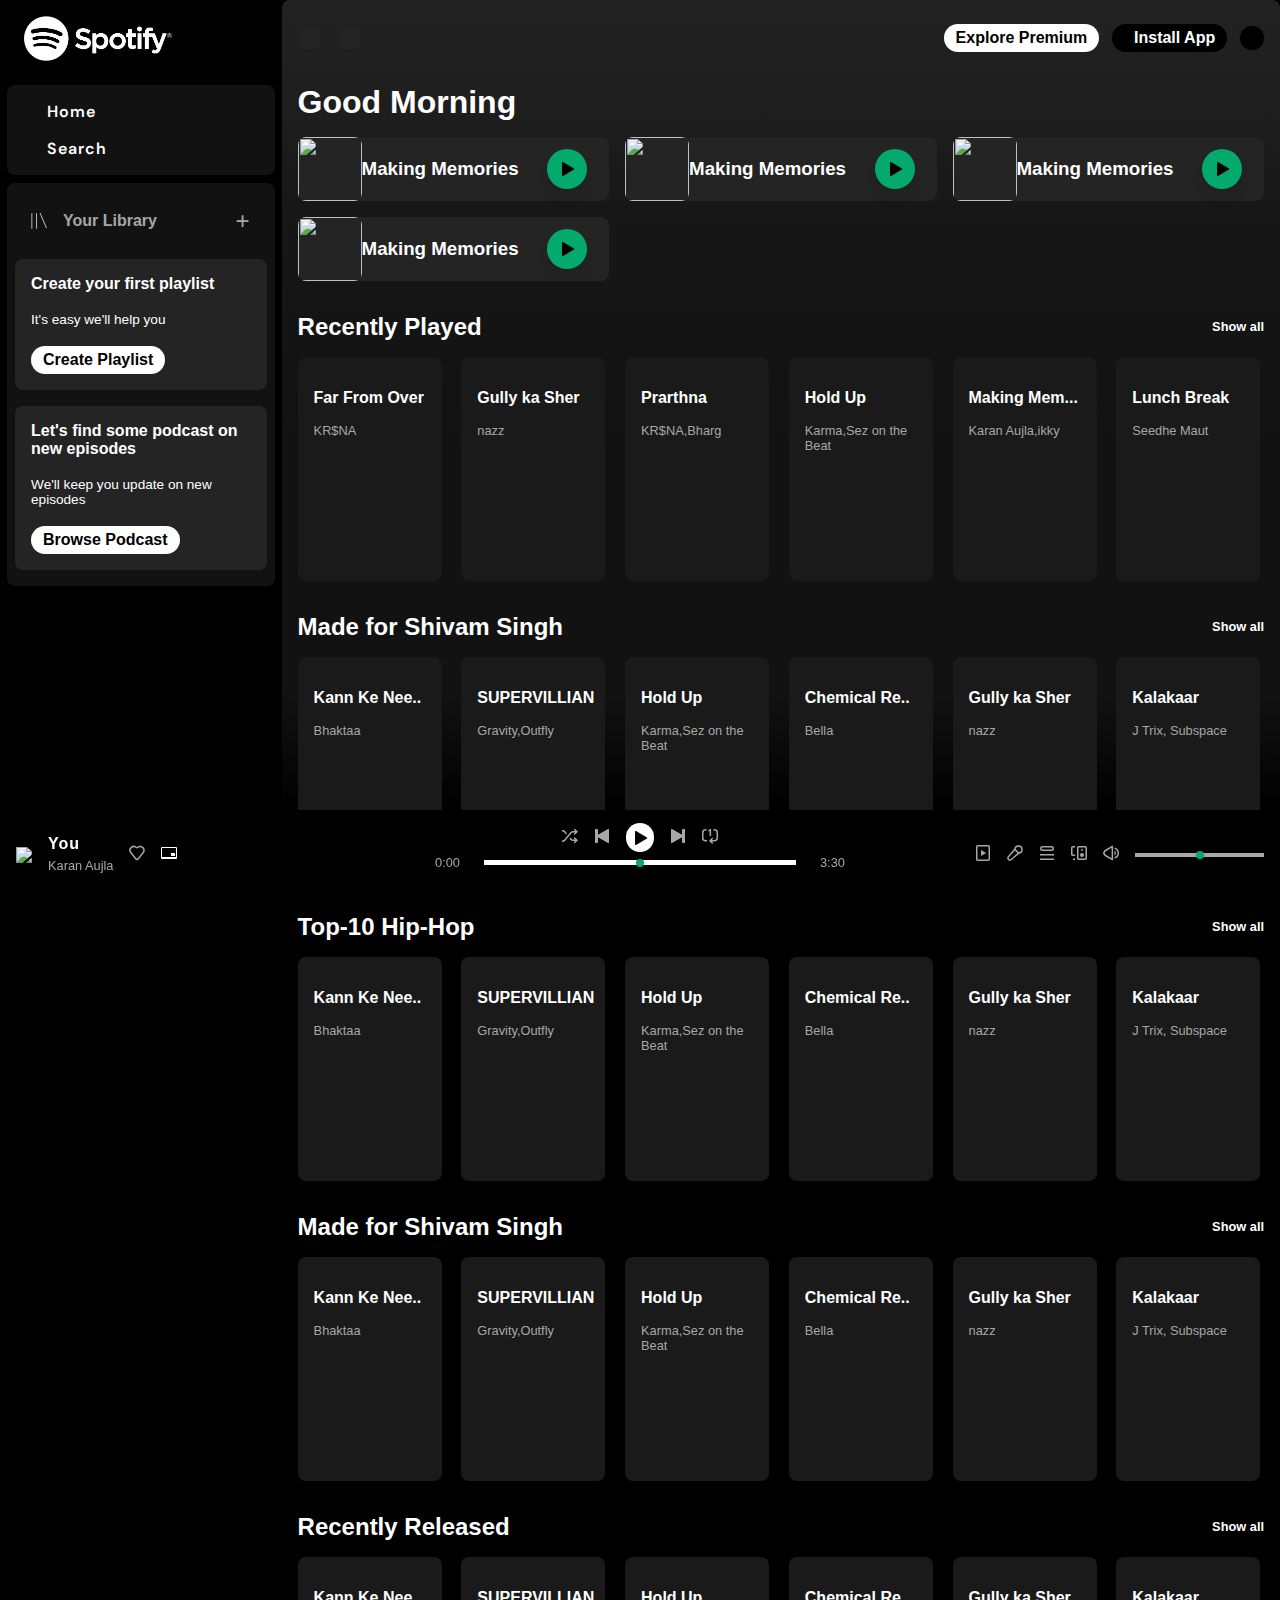
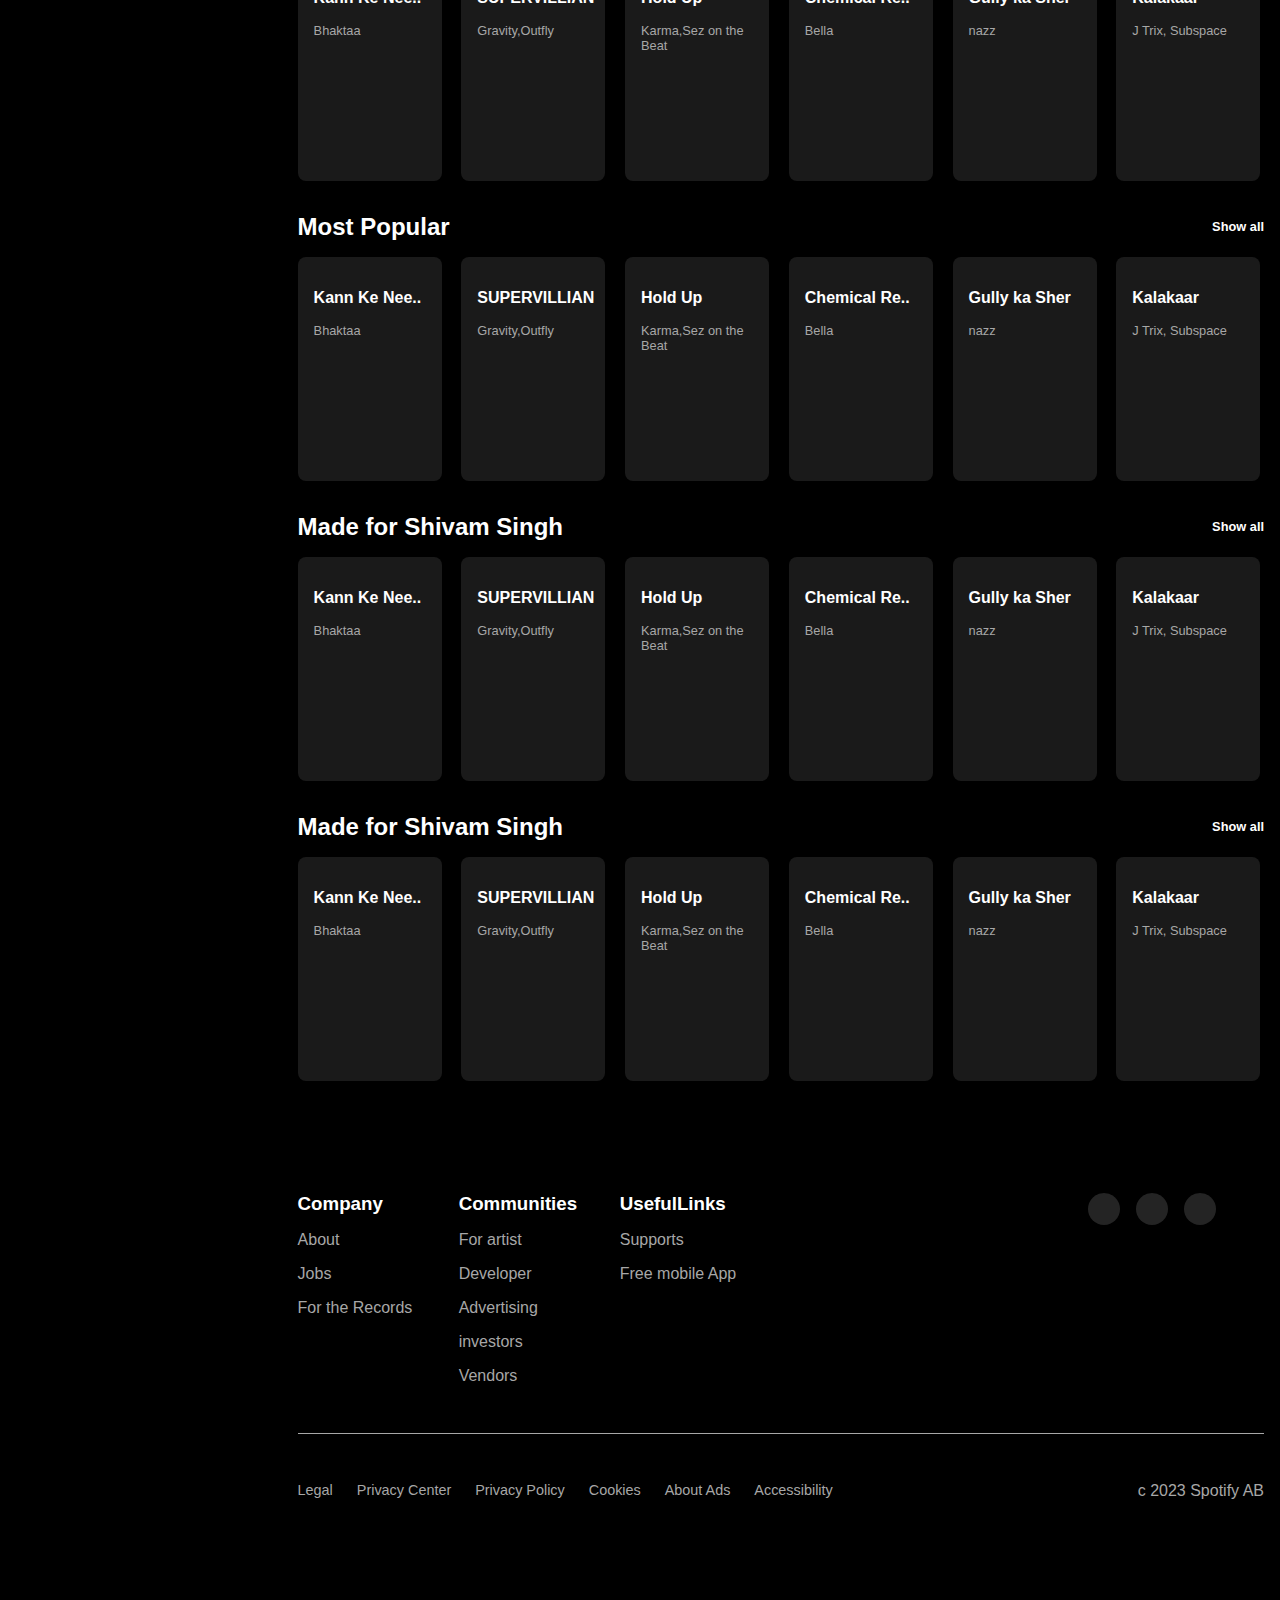
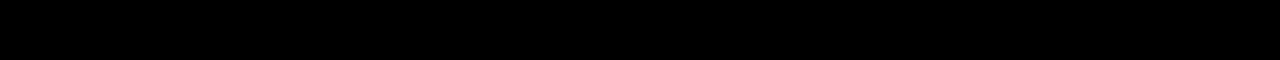
==== index.html @ 038436c6 "initial commit" ====
<!DOCTYPE html>
<html lang="en">
  <head>
    <meta charset="UTF-8" />
    <meta name="viewport" content="width=device-width, initial-scale=1.0" />
    <title>Spotify</title>
    <link rel="stylesheet" href="style.css" />
    <link rel="shortcut icon" href="Spotify_icon.svg.png" type="image/x-icon" />
    <script
      src="https://kit.fontawesome.com/13fd0d938f.js"
      crossorigin="anonymous"
    ></script>
  </head>
  <body>
    <section id="spotify">
      <div class="sidebar">
        <div class="logo-header">
          <img src="Image/spotify_logo.png" alt="logo" class="img logo" />
        </div>

        <div class="box">
          <ul class="links">
            <li class="link">
              <a href="playlist.html"> <i class="fa-solid fa-house"></i>home</a>
            </li>
            <li class="link">
              <a href=""><i class="fa-solid fa-magnifying-glass"></i> Search</a>
            </li>
          </ul>
        </div>

        <div class="box">
          <div class="box-header">
            <button class="heading-btn">
              <span><img src="Image/library.svg" alt="" /></span>Your Library
            </button>
            <button class="plus-btn">+</button>
          </div>
          <div class="box-content">
            <h4>Create your first playlist</h4>
            <p>It's easy we'll help you</p>
            <button class="btn content-btn">Create playlist</button>
          </div>
          <div class="box-content">
            <h4>Let's find some podcast on new episodes</h4>
            <p>We'll keep you update on new episodes</p>
            <button class="btn content-btn">browse podcast</button>
          </div>
        </div>
      </div>
      <!-- side bar end -->

      <!-- hero section start -->
      <div class="hero">
        <div class="navbar">
          <div class="angle-icon">
            <button class="circle-btn btn">
              <i class="fa-solid fa-angle-left"></i>
            </button>
            <button class="circle-btn btn">
              <i class="fa-solid fa-angle-right"></i>
            </button>
          </div>
          <div class="user-container">
            <a href="" class="content-btn explore">Explore premium</a>
            <a href="" class="content-btn install"
              ><i class="fa-solid fa-arrow-down" style="color: #ffffff"></i
              >Install App</a
            >
            <button class="circle-btn user-btn">
              <i class="fa-regular fa-user"></i>
            </button>
          </div>
        </div>

        <div class="container">
          <div class="first-card-header">
            <h2>Good Morning</h2>
          </div>
            <div class="first-card-container">
              <div class="first-card">
                <img src="https://i.scdn.co/image/ab67616d0000b273bb25239324c4e16ae01fda36" alt="" class="first-card-img" />
                <h3>Making Memories</h3>
                <button class="first-card-btn">
                  <svg
                    fill="black"
                    role="img"
                    height="16"
                    width="16"
                    aria-hidden="true"
                    viewBox="0 0 16 16"
                    data-encore-id="icon"
                    class="Svg-sc-ytk21e-0 haNxPq"
                  >
                    <path
                      d="M3 1.713a.7.7 0 0 1 1.05-.607l10.89 6.288a.7.7 0 0 1 0 1.212L4.05 14.894A.7.7 0 0 1 3 14.288V1.713z"
                    ></path>
                  </svg>
                </button>
              </div>
              <div class="first-card">
                <img src="https://i.scdn.co/image/ab67616d0000b273bb25239324c4e16ae01fda36" alt="" class="first-card-img" />
                <h3>Making Memories</h3>
                <button class="first-card-btn">
                  <svg
                    fill="black"
                    role="img"
                    height="16"
                    width="16"
                    aria-hidden="true"
                    viewBox="0 0 16 16"
                    data-encore-id="icon"
                    class="Svg-sc-ytk21e-0 haNxPq"
                  >
                    <path
                      d="M3 1.713a.7.7 0 0 1 1.05-.607l10.89 6.288a.7.7 0 0 1 0 1.212L4.05 14.894A.7.7 0 0 1 3 14.288V1.713z"
                    ></path>
                  </svg>
                </button>
              </div>
              <div class="first-card">
                <img src="https://i.scdn.co/image/ab67616d0000b273bb25239324c4e16ae01fda36" alt="" class="first-card-img" />
                <h3>Making Memories</h3>
                <button class="first-card-btn">
                  <svg
                    fill="black"
                    role="img"
                    height="16"
                    width="16"
                    aria-hidden="true"
                    viewBox="0 0 16 16"
                    data-encore-id="icon"
                    class="Svg-sc-ytk21e-0 haNxPq"
                  >
                    <path
                      d="M3 1.713a.7.7 0 0 1 1.05-.607l10.89 6.288a.7.7 0 0 1 0 1.212L4.05 14.894A.7.7 0 0 1 3 14.288V1.713z"
                    ></path>
                  </svg>
                </button>
              </div>
              <div class="first-card">
                <img src="https://i.scdn.co/image/ab67616d0000b273bb25239324c4e16ae01fda36" alt="" class="first-card-img" />
                <h3>Making Memories</h3>
                <button class="first-card-btn">
                  <svg
                    fill="black"
                    role="img"
                    height="16"
                    width="16"
                    aria-hidden="true"
                    viewBox="0 0 16 16"
                    data-encore-id="icon"
                    class="Svg-sc-ytk21e-0 haNxPq"
                  >
                    <path
                      d="M3 1.713a.7.7 0 0 1 1.05-.607l10.89 6.288a.7.7 0 0 1 0 1.212L4.05 14.894A.7.7 0 0 1 3 14.288V1.713z"
                    ></path>
                  </svg>
                </button>
              </div>
            </div>
        </div>

        <div class="container">
          <div class="card-header">
            <a href=""><h2>Recently Played</h2></a>
            <a href="" class="show-all">Show all</a>
          </div>
          <div class="card-container">
            <div class="card">
              <button class="play-hover-btn">
                <svg
                  fill="black"
                  role="img"
                  height="16"
                  width="16"
                  aria-hidden="true"
                  viewBox="0 0 16 16"
                  data-encore-id="icon"
                  class="Svg-sc-ytk21e-0 haNxPq"
                >
                  <path
                    d="M3 1.713a.7.7 0 0 1 1.05-.607l10.89 6.288a.7.7 0 0 1 0 1.212L4.05 14.894A.7.7 0 0 1 3 14.288V1.713z"
                  ></path>
                </svg>
              </button>
              <img
                src="https://i.scdn.co/image/ab67616d00001e02f0416c66a4b8f3309b6e2059"
                alt=""
                class="card-image"
              />
              <h3 class="card-title">Far From Over</h3>
              <p class="artist">KR$NA</p>
            </div>
            <div class="card">
              <button class="play-hover-btn">
                <svg
                  fill="black"
                  role="img"
                  height="16"
                  width="16"
                  aria-hidden="true"
                  viewBox="0 0 16 16"
                  data-encore-id="icon"
                  class="Svg-sc-ytk21e-0 haNxPq"
                >
                  <path
                    d="M3 1.713a.7.7 0 0 1 1.05-.607l10.89 6.288a.7.7 0 0 1 0 1.212L4.05 14.894A.7.7 0 0 1 3 14.288V1.713z"
                  ></path>
                </svg>
              </button>
              <img
                src="https://i.scdn.co/image/ab67616d00001e02fdae924ab30a9300c26ac56d"
                alt=""
                class="card-image"
              />
              <h2 class="card-title">Gully ka Sher</h2>
              <p class="artist">nazz</p>
            </div>
            <div class="card">
              <button class="play-hover-btn">
                <svg
                  fill="black"
                  role="img"
                  height="16"
                  width="16"
                  aria-hidden="true"
                  viewBox="0 0 16 16"
                  data-encore-id="icon"
                  class="Svg-sc-ytk21e-0 haNxPq"
                >
                  <path
                    d="M3 1.713a.7.7 0 0 1 1.05-.607l10.89 6.288a.7.7 0 0 1 0 1.212L4.05 14.894A.7.7 0 0 1 3 14.288V1.713z"
                  ></path>
                </svg>
              </button>
              <img
                src="https://i.scdn.co/image/ab67616d00001e02f0416c66a4b8f3309b6e2059"
                alt=""
                class="card-image"
              />
              <h3 class="card-title">Prarthna</h3>
              <p class="artist">KR$NA,Bharg</p>
            </div>
            <div class="card">
              <img
                src="https://i.scdn.co/image/ab67616d00001e024e6b056dbf4d0d8e2792f66f"
                alt=""
                class="card-image"
              />
              <h2 class="card-title">Hold Up</h2>
              <p class="artist">Karma,Sez on the Beat</p>
            </div>
            <div class="card">
              <button class="play-hover-btn">
                <svg
                  fill="black"
                  role="img"
                  height="16"
                  width="16"
                  aria-hidden="true"
                  viewBox="0 0 16 16"
                  data-encore-id="icon"
                  class="Svg-sc-ytk21e-0 haNxPq"
                >
                  <path
                    d="M3 1.713a.7.7 0 0 1 1.05-.607l10.89 6.288a.7.7 0 0 1 0 1.212L4.05 14.894A.7.7 0 0 1 3 14.288V1.713z"
                  ></path>
                </svg>
              </button>
              <img
                src="https://i.scdn.co/image/ab67616d00001e02bb25239324c4e16ae01fda36"
                alt=""
                class="card-image"
              />
              <h3 class="card-title">Making Mem...</h3>
              <p class="artist">Karan Aujla,ikky</p>
            </div>
            <div class="card">
              <img
                src="https://i.scdn.co/image/ab67616d00001e02b7b544e5241b69574edc814e"
                alt=""
                class="card-image"
              />
              <h3 class="card-title">Lunch Break</h3>
              <p class="artist">Seedhe Maut</p>
            </div>
          </div>
        </div>
        <div class="container">
          <div class="card-header">
            <a href=""><h2>Made for Shivam Singh</h2></a>
            <a href="" class="show-all">Show all</a>
          </div>
          <div class="card-container">
            <div class="card">
              <button class="play-hover-btn">
                <svg
                  fill="black"
                  role="img"
                  height="16"
                  width="16"
                  aria-hidden="true"
                  viewBox="0 0 16 16"
                  data-encore-id="icon"
                  class="Svg-sc-ytk21e-0 haNxPq"
                >
                  <path
                    d="M3 1.713a.7.7 0 0 1 1.05-.607l10.89 6.288a.7.7 0 0 1 0 1.212L4.05 14.894A.7.7 0 0 1 3 14.288V1.713z"
                  ></path>
                </svg>
              </button>
              <img
                src="https://i.scdn.co/image/ab67616d00001e02defc63c8c0517c687bd9982b"
                alt=""
                class="card-image"
              />
              <h2 class="card-title">Kann Ke Nee..</h2>
              <p class="artist">Bhaktaa</p>
            </div>
            <div class="card">
              <button class="play-hover-btn">
                <svg
                  fill="black"
                  role="img"
                  height="16"
                  width="16"
                  aria-hidden="true"
                  viewBox="0 0 16 16"
                  data-encore-id="icon"
                  class="Svg-sc-ytk21e-0 haNxPq"
                >
                  <path
                    d="M3 1.713a.7.7 0 0 1 1.05-.607l10.89 6.288a.7.7 0 0 1 0 1.212L4.05 14.894A.7.7 0 0 1 3 14.288V1.713z"
                  ></path>
                </svg>
              </button>
              <img
                src="	https://i.scdn.co/image/ab67616d00001e02ee878d700bcacfa6a74cf241"
                alt=""
                class="card-image"
              />
              <h2 class="card-title">SUPERVILLIAN</h2>
              <p class="artist">Gravity,Outfly</p>
            </div>
            <div class="card">
              <button class="play-hover-btn">
                <svg
                  fill="black"
                  role="img"
                  height="16"
                  width="16"
                  aria-hidden="true"
                  viewBox="0 0 16 16"
                  data-encore-id="icon"
                  class="Svg-sc-ytk21e-0 haNxPq"
                >
                  <path
                    d="M3 1.713a.7.7 0 0 1 1.05-.607l10.89 6.288a.7.7 0 0 1 0 1.212L4.05 14.894A.7.7 0 0 1 3 14.288V1.713z"
                  ></path>
                </svg>
              </button>
              <img
                src="https://i.scdn.co/image/ab67616d00001e024e6b056dbf4d0d8e2792f66f"
                alt=""
                class="card-image"
              />
              <h2 class="card-title">Hold Up</h2>
              <p class="artist">Karma,Sez on the Beat</p>
            </div>
            <div class="card">
              <button class="play-hover-btn">
                <svg
                  fill="black"
                  role="img"
                  height="16"
                  width="16"
                  aria-hidden="true"
                  viewBox="0 0 16 16"
                  data-encore-id="icon"
                  class="Svg-sc-ytk21e-0 haNxPq"
                >
                  <path
                    d="M3 1.713a.7.7 0 0 1 1.05-.607l10.89 6.288a.7.7 0 0 1 0 1.212L4.05 14.894A.7.7 0 0 1 3 14.288V1.713z"
                  ></path>
                </svg>
              </button>
              <img
                src="https://i.scdn.co/image/ab67616d00001e02bfea145dbba34d40ab4caa60"
                alt=""
                class="card-image"
              />
              <h2 class="card-title">Chemical Re..</h2>
              <p class="artist">Bella</p>
            </div>
            <div class="card">
              <button class="play-hover-btn">
                <svg
                  fill="black"
                  role="img"
                  height="16"
                  width="16"
                  aria-hidden="true"
                  viewBox="0 0 16 16"
                  data-encore-id="icon"
                  class="Svg-sc-ytk21e-0 haNxPq"
                >
                  <path
                    d="M3 1.713a.7.7 0 0 1 1.05-.607l10.89 6.288a.7.7 0 0 1 0 1.212L4.05 14.894A.7.7 0 0 1 3 14.288V1.713z"
                  ></path>
                </svg>
              </button>
              <img
                src="https://i.scdn.co/image/ab67616d00001e02fdae924ab30a9300c26ac56d"
                alt=""
                class="card-image"
              />
              <h2 class="card-title">Gully ka Sher</h2>
              <p class="artist">nazz</p>
            </div>

            <div class="card">
              <button class="play-hover-btn">
                <svg
                  fill="black"
                  role="img"
                  height="16"
                  width="16"
                  aria-hidden="true"
                  viewBox="0 0 16 16"
                  data-encore-id="icon"
                  class="Svg-sc-ytk21e-0 haNxPq"
                >
                  <path
                    d="M3 1.713a.7.7 0 0 1 1.05-.607l10.89 6.288a.7.7 0 0 1 0 1.212L4.05 14.894A.7.7 0 0 1 3 14.288V1.713z"
                  ></path>
                </svg>
              </button>
              <img
                src="https://i.scdn.co/image/ab67616d00001e02ad8be5758faca40ff7eb7083"
                alt=""
                class="card-image"
              />
              <h2 class="card-title">Kalakaar</h2>
              <p class="artist">J Trix, Subspace</p>
            </div>
          </div>
        </div>
        <div class="container">
          <div class="card-header">
            <a href=""><h2>Top-10 Hip-Hop</h2></a>
            <a href="" class="show-all">Show all</a>
          </div>
          <div class="card-container">
            <div class="card">
              <button class="play-hover-btn">
                <svg
                  fill="black"
                  role="img"
                  height="16"
                  width="16"
                  aria-hidden="true"
                  viewBox="0 0 16 16"
                  data-encore-id="icon"
                  class="Svg-sc-ytk21e-0 haNxPq"
                >
                  <path
                    d="M3 1.713a.7.7 0 0 1 1.05-.607l10.89 6.288a.7.7 0 0 1 0 1.212L4.05 14.894A.7.7 0 0 1 3 14.288V1.713z"
                  ></path>
                </svg>
              </button>
              <img
                src="https://i.scdn.co/image/ab67616d00001e02defc63c8c0517c687bd9982b"
                alt=""
                class="card-image"
              />
              <h2 class="card-title">Kann Ke Nee..</h2>
              <p class="artist">Bhaktaa</p>
            </div>
            <div class="card">
              <button class="play-hover-btn">
                <svg
                  fill="black"
                  role="img"
                  height="16"
                  width="16"
                  aria-hidden="true"
                  viewBox="0 0 16 16"
                  data-encore-id="icon"
                  class="Svg-sc-ytk21e-0 haNxPq"
                >
                  <path
                    d="M3 1.713a.7.7 0 0 1 1.05-.607l10.89 6.288a.7.7 0 0 1 0 1.212L4.05 14.894A.7.7 0 0 1 3 14.288V1.713z"
                  ></path>
                </svg>
              </button>
              <img
                src="	https://i.scdn.co/image/ab67616d00001e02ee878d700bcacfa6a74cf241"
                alt=""
                class="card-image"
              />
              <h2 class="card-title">SUPERVILLIAN</h2>
              <p class="artist">Gravity,Outfly</p>
            </div>
            <div class="card">
              <img
                src="https://i.scdn.co/image/ab67616d00001e024e6b056dbf4d0d8e2792f66f"
                alt=""
                class="card-image"
              />
              <h2 class="card-title">Hold Up</h2>
              <p class="artist">Karma,Sez on the Beat</p>
            </div>
            <div class="card">
              <button class="play-hover-btn">
                <svg
                  fill="black"
                  role="img"
                  height="16"
                  width="16"
                  aria-hidden="true"
                  viewBox="0 0 16 16"
                  data-encore-id="icon"
                  class="Svg-sc-ytk21e-0 haNxPq"
                >
                  <path
                    d="M3 1.713a.7.7 0 0 1 1.05-.607l10.89 6.288a.7.7 0 0 1 0 1.212L4.05 14.894A.7.7 0 0 1 3 14.288V1.713z"
                  ></path>
                </svg>
              </button>
              <img
                src="https://i.scdn.co/image/ab67616d00001e02bfea145dbba34d40ab4caa60"
                alt=""
                class="card-image"
              />
              <h2 class="card-title">Chemical Re..</h2>
              <p class="artist">Bella</p>
            </div>
            <div class="card">
              <button class="play-hover-btn">
                <svg
                  fill="black"
                  role="img"
                  height="16"
                  width="16"
                  aria-hidden="true"
                  viewBox="0 0 16 16"
                  data-encore-id="icon"
                  class="Svg-sc-ytk21e-0 haNxPq"
                >
                  <path
                    d="M3 1.713a.7.7 0 0 1 1.05-.607l10.89 6.288a.7.7 0 0 1 0 1.212L4.05 14.894A.7.7 0 0 1 3 14.288V1.713z"
                  ></path>
                </svg>
              </button>
              <img
                src="https://i.scdn.co/image/ab67616d00001e02fdae924ab30a9300c26ac56d"
                alt=""
                class="card-image"
              />
              <h2 class="card-title">Gully ka Sher</h2>
              <p class="artist">nazz</p>
            </div>

            <div class="card">
              <button class="play-hover-btn">
                <svg
                  fill="black"
                  role="img"
                  height="16"
                  width="16"
                  aria-hidden="true"
                  viewBox="0 0 16 16"
                  data-encore-id="icon"
                  class="Svg-sc-ytk21e-0 haNxPq"
                >
                  <path
                    d="M3 1.713a.7.7 0 0 1 1.05-.607l10.89 6.288a.7.7 0 0 1 0 1.212L4.05 14.894A.7.7 0 0 1 3 14.288V1.713z"
                  ></path>
                </svg>
              </button>
              <img
                src="https://i.scdn.co/image/ab67616d00001e02ad8be5758faca40ff7eb7083"
                alt=""
                class="card-image"
              />
              <h2 class="card-title">Kalakaar</h2>
              <p class="artist">J Trix, Subspace</p>
            </div>
          </div>
        </div>
        <div class="container">
          <div class="card-header">
            <a href=""><h2>Made for Shivam Singh</h2></a>
            <a href="" class="show-all">Show all</a>
          </div>
          <div class="card-container">
            <div class="card">
              <button class="play-hover-btn">
                <svg
                  fill="black"
                  role="img"
                  height="16"
                  width="16"
                  aria-hidden="true"
                  viewBox="0 0 16 16"
                  data-encore-id="icon"
                  class="Svg-sc-ytk21e-0 haNxPq"
                >
                  <path
                    d="M3 1.713a.7.7 0 0 1 1.05-.607l10.89 6.288a.7.7 0 0 1 0 1.212L4.05 14.894A.7.7 0 0 1 3 14.288V1.713z"
                  ></path>
                </svg>
              </button>
              <img
                src="https://i.scdn.co/image/ab67616d00001e02defc63c8c0517c687bd9982b"
                alt=""
                class="card-image"
              />
              <h2 class="card-title">Kann Ke Nee..</h2>
              <p class="artist">Bhaktaa</p>
            </div>
            <div class="card">
              <button class="play-hover-btn">
                <svg
                  fill="black"
                  role="img"
                  height="16"
                  width="16"
                  aria-hidden="true"
                  viewBox="0 0 16 16"
                  data-encore-id="icon"
                  class="Svg-sc-ytk21e-0 haNxPq"
                >
                  <path
                    d="M3 1.713a.7.7 0 0 1 1.05-.607l10.89 6.288a.7.7 0 0 1 0 1.212L4.05 14.894A.7.7 0 0 1 3 14.288V1.713z"
                  ></path>
                </svg>
              </button>
              <img
                src="	https://i.scdn.co/image/ab67616d00001e02ee878d700bcacfa6a74cf241"
                alt=""
                class="card-image"
              />
              <h2 class="card-title">SUPERVILLIAN</h2>
              <p class="artist">Gravity,Outfly</p>
            </div>
            <div class="card">
              <button class="play-hover-btn">
                <svg
                  fill="black"
                  role="img"
                  height="16"
                  width="16"
                  aria-hidden="true"
                  viewBox="0 0 16 16"
                  data-encore-id="icon"
                  class="Svg-sc-ytk21e-0 haNxPq"
                >
                  <path
                    d="M3 1.713a.7.7 0 0 1 1.05-.607l10.89 6.288a.7.7 0 0 1 0 1.212L4.05 14.894A.7.7 0 0 1 3 14.288V1.713z"
                  ></path>
                </svg>
              </button>
              <img
                src="https://i.scdn.co/image/ab67616d00001e024e6b056dbf4d0d8e2792f66f"
                alt=""
                class="card-image"
              />
              <h2 class="card-title">Hold Up</h2>
              <p class="artist">Karma,Sez on the Beat</p>
            </div>
            <div class="card">
              <button class="play-hover-btn">
                <svg
                  fill="black"
                  role="img"
                  height="16"
                  width="16"
                  aria-hidden="true"
                  viewBox="0 0 16 16"
                  data-encore-id="icon"
                  class="Svg-sc-ytk21e-0 haNxPq"
                >
                  <path
                    d="M3 1.713a.7.7 0 0 1 1.05-.607l10.89 6.288a.7.7 0 0 1 0 1.212L4.05 14.894A.7.7 0 0 1 3 14.288V1.713z"
                  ></path>
                </svg>
              </button>
              <img
                src="https://i.scdn.co/image/ab67616d00001e02bfea145dbba34d40ab4caa60"
                alt=""
                class="card-image"
              />
              <h2 class="card-title">Chemical Re..</h2>
              <p class="artist">Bella</p>
            </div>
            <div class="card">
              <button class="play-hover-btn">
                <svg
                  fill="black"
                  role="img"
                  height="16"
                  width="16"
                  aria-hidden="true"
                  viewBox="0 0 16 16"
                  data-encore-id="icon"
                  class="Svg-sc-ytk21e-0 haNxPq"
                >
                  <path
                    d="M3 1.713a.7.7 0 0 1 1.05-.607l10.89 6.288a.7.7 0 0 1 0 1.212L4.05 14.894A.7.7 0 0 1 3 14.288V1.713z"
                  ></path>
                </svg>
              </button>
              <img
                src="https://i.scdn.co/image/ab67616d00001e02fdae924ab30a9300c26ac56d"
                alt=""
                class="card-image"
              />
              <h2 class="card-title">Gully ka Sher</h2>
              <p class="artist">nazz</p>
            </div>

            <div class="card">
              <button class="play-hover-btn">
                <svg
                  fill="black"
                  role="img"
                  height="16"
                  width="16"
                  aria-hidden="true"
                  viewBox="0 0 16 16"
                  data-encore-id="icon"
                  class="Svg-sc-ytk21e-0 haNxPq"
                >
                  <path
                    d="M3 1.713a.7.7 0 0 1 1.05-.607l10.89 6.288a.7.7 0 0 1 0 1.212L4.05 14.894A.7.7 0 0 1 3 14.288V1.713z"
                  ></path>
                </svg>
              </button>
              <img
                src="https://i.scdn.co/image/ab67616d00001e02ad8be5758faca40ff7eb7083"
                alt=""
                class="card-image"
              />
              <h2 class="card-title">Kalakaar</h2>
              <p class="artist">J Trix, Subspace</p>
            </div>
          </div>
        </div>
        <div class="container">
          <div class="card-header">
            <a href=""><h2>Recently Released</h2></a>
            <a href="" class="show-all">Show all</a>
          </div>
          <div class="card-container">
            <div class="card">
              <button class="play-hover-btn">
                <svg
                  fill="black"
                  role="img"
                  height="16"
                  width="16"
                  aria-hidden="true"
                  viewBox="0 0 16 16"
                  data-encore-id="icon"
                  class="Svg-sc-ytk21e-0 haNxPq"
                >
                  <path
                    d="M3 1.713a.7.7 0 0 1 1.05-.607l10.89 6.288a.7.7 0 0 1 0 1.212L4.05 14.894A.7.7 0 0 1 3 14.288V1.713z"
                  ></path>
                </svg>
              </button>
              <img
                src="https://i.scdn.co/image/ab67616d00001e02defc63c8c0517c687bd9982b"
                alt=""
                class="card-image"
              />
              <h2 class="card-title">Kann Ke Nee..</h2>
              <p class="artist">Bhaktaa</p>
            </div>
            <div class="card">
              <button class="play-hover-btn">
                <svg
                  fill="black"
                  role="img"
                  height="16"
                  width="16"
                  aria-hidden="true"
                  viewBox="0 0 16 16"
                  data-encore-id="icon"
                  class="Svg-sc-ytk21e-0 haNxPq"
                >
                  <path
                    d="M3 1.713a.7.7 0 0 1 1.05-.607l10.89 6.288a.7.7 0 0 1 0 1.212L4.05 14.894A.7.7 0 0 1 3 14.288V1.713z"
                  ></path>
                </svg>
              </button>
              <img
                src="	https://i.scdn.co/image/ab67616d00001e02ee878d700bcacfa6a74cf241"
                alt=""
                class="card-image"
              />
              <h2 class="card-title">SUPERVILLIAN</h2>
              <p class="artist">Gravity,Outfly</p>
            </div>
            <div class="card">
              <button class="play-hover-btn">
                <svg
                  fill="black"
                  role="img"
                  height="16"
                  width="16"
                  aria-hidden="true"
                  viewBox="0 0 16 16"
                  data-encore-id="icon"
                  class="Svg-sc-ytk21e-0 haNxPq"
                >
                  <path
                    d="M3 1.713a.7.7 0 0 1 1.05-.607l10.89 6.288a.7.7 0 0 1 0 1.212L4.05 14.894A.7.7 0 0 1 3 14.288V1.713z"
                  ></path>
                </svg>
              </button>
              <img
                src="https://i.scdn.co/image/ab67616d00001e024e6b056dbf4d0d8e2792f66f"
                alt=""
                class="card-image"
              />
              <h2 class="card-title">Hold Up</h2>
              <p class="artist">Karma,Sez on the Beat</p>
            </div>
            <div class="card">
              <button class="play-hover-btn">
                <svg
                  fill="black"
                  role="img"
                  height="16"
                  width="16"
                  aria-hidden="true"
                  viewBox="0 0 16 16"
                  data-encore-id="icon"
                  class="Svg-sc-ytk21e-0 haNxPq"
                >
                  <path
                    d="M3 1.713a.7.7 0 0 1 1.05-.607l10.89 6.288a.7.7 0 0 1 0 1.212L4.05 14.894A.7.7 0 0 1 3 14.288V1.713z"
                  ></path>
                </svg>
              </button>
              <img
                src="https://i.scdn.co/image/ab67616d00001e02bfea145dbba34d40ab4caa60"
                alt=""
                class="card-image"
              />
              <h2 class="card-title">Chemical Re..</h2>
              <p class="artist">Bella</p>
            </div>
            <div class="card">
              <button class="play-hover-btn">
                <svg
                  fill="black"
                  role="img"
                  height="16"
                  width="16"
                  aria-hidden="true"
                  viewBox="0 0 16 16"
                  data-encore-id="icon"
                  class="Svg-sc-ytk21e-0 haNxPq"
                >
                  <path
                    d="M3 1.713a.7.7 0 0 1 1.05-.607l10.89 6.288a.7.7 0 0 1 0 1.212L4.05 14.894A.7.7 0 0 1 3 14.288V1.713z"
                  ></path>
                </svg>
              </button>
              <img
                src="https://i.scdn.co/image/ab67616d00001e02fdae924ab30a9300c26ac56d"
                alt=""
                class="card-image"
              />
              <h2 class="card-title">Gully ka Sher</h2>
              <p class="artist">nazz</p>
            </div>

            <div class="card">
              <button class="play-hover-btn">
                <svg
                  fill="black"
                  role="img"
                  height="16"
                  width="16"
                  aria-hidden="true"
                  viewBox="0 0 16 16"
                  data-encore-id="icon"
                  class="Svg-sc-ytk21e-0 haNxPq"
                >
                  <path
                    d="M3 1.713a.7.7 0 0 1 1.05-.607l10.89 6.288a.7.7 0 0 1 0 1.212L4.05 14.894A.7.7 0 0 1 3 14.288V1.713z"
                  ></path>
                </svg>
              </button>
              <img
                src="https://i.scdn.co/image/ab67616d00001e02ad8be5758faca40ff7eb7083"
                alt=""
                class="card-image"
              />
              <h2 class="card-title">Kalakaar</h2>
              <p class="artist">J Trix, Subspace</p>
            </div>
          </div>
        </div>
        <div class="container">
          <div class="card-header">
            <a href=""><h2>Most Popular</h2></a>
            <a href="" class="show-all">Show all</a>
          </div>
          <div class="card-container">
            <div class="card">
              <button class="play-hover-btn">
                <svg
                  fill="black"
                  role="img"
                  height="16"
                  width="16"
                  aria-hidden="true"
                  viewBox="0 0 16 16"
                  data-encore-id="icon"
                  class="Svg-sc-ytk21e-0 haNxPq"
                >
                  <path
                    d="M3 1.713a.7.7 0 0 1 1.05-.607l10.89 6.288a.7.7 0 0 1 0 1.212L4.05 14.894A.7.7 0 0 1 3 14.288V1.713z"
                  ></path>
                </svg>
              </button>
              <img
                src="https://i.scdn.co/image/ab67616d00001e02defc63c8c0517c687bd9982b"
                alt=""
                class="card-image"
              />
              <h2 class="card-title">Kann Ke Nee..</h2>
              <p class="artist">Bhaktaa</p>
            </div>
            <div class="card">
              <button class="play-hover-btn">
                <svg
                  fill="black"
                  role="img"
                  height="16"
                  width="16"
                  aria-hidden="true"
                  viewBox="0 0 16 16"
                  data-encore-id="icon"
                  class="Svg-sc-ytk21e-0 haNxPq"
                >
                  <path
                    d="M3 1.713a.7.7 0 0 1 1.05-.607l10.89 6.288a.7.7 0 0 1 0 1.212L4.05 14.894A.7.7 0 0 1 3 14.288V1.713z"
                  ></path>
                </svg>
              </button>
              <img
                src="	https://i.scdn.co/image/ab67616d00001e02ee878d700bcacfa6a74cf241"
                alt=""
                class="card-image"
              />
              <h2 class="card-title">SUPERVILLIAN</h2>
              <p class="artist">Gravity,Outfly</p>
            </div>
            <div class="card">
              <button class="play-hover-btn">
                <svg
                  fill="black"
                  role="img"
                  height="16"
                  width="16"
                  aria-hidden="true"
                  viewBox="0 0 16 16"
                  data-encore-id="icon"
                  class="Svg-sc-ytk21e-0 haNxPq"
                >
                  <path
                    d="M3 1.713a.7.7 0 0 1 1.05-.607l10.89 6.288a.7.7 0 0 1 0 1.212L4.05 14.894A.7.7 0 0 1 3 14.288V1.713z"
                  ></path>
                </svg>
              </button>
              <img
                src="https://i.scdn.co/image/ab67616d00001e024e6b056dbf4d0d8e2792f66f"
                alt=""
                class="card-image"
              />
              <h2 class="card-title">Hold Up</h2>
              <p class="artist">Karma,Sez on the Beat</p>
            </div>
            <div class="card">
              <button class="play-hover-btn">
                <svg
                  fill="black"
                  role="img"
                  height="16"
                  width="16"
                  aria-hidden="true"
                  viewBox="0 0 16 16"
                  data-encore-id="icon"
                  class="Svg-sc-ytk21e-0 haNxPq"
                >
                  <path
                    d="M3 1.713a.7.7 0 0 1 1.05-.607l10.89 6.288a.7.7 0 0 1 0 1.212L4.05 14.894A.7.7 0 0 1 3 14.288V1.713z"
                  ></path>
                </svg>
              </button>
              <img
                src="https://i.scdn.co/image/ab67616d00001e02bfea145dbba34d40ab4caa60"
                alt=""
                class="card-image"
              />
              <h2 class="card-title">Chemical Re..</h2>
              <p class="artist">Bella</p>
            </div>
            <div class="card">
              <button class="play-hover-btn">
                <svg
                  fill="black"
                  role="img"
                  height="16"
                  width="16"
                  aria-hidden="true"
                  viewBox="0 0 16 16"
                  data-encore-id="icon"
                  class="Svg-sc-ytk21e-0 haNxPq"
                >
                  <path
                    d="M3 1.713a.7.7 0 0 1 1.05-.607l10.89 6.288a.7.7 0 0 1 0 1.212L4.05 14.894A.7.7 0 0 1 3 14.288V1.713z"
                  ></path>
                </svg>
              </button>
              <img
                src="https://i.scdn.co/image/ab67616d00001e02fdae924ab30a9300c26ac56d"
                alt=""
                class="card-image"
              />
              <h2 class="card-title">Gully ka Sher</h2>
              <p class="artist">nazz</p>
            </div>

            <div class="card">
              <button class="play-hover-btn">
                <svg
                  fill="black"
                  role="img"
                  height="16"
                  width="16"
                  aria-hidden="true"
                  viewBox="0 0 16 16"
                  data-encore-id="icon"
                  class="Svg-sc-ytk21e-0 haNxPq"
                >
                  <path
                    d="M3 1.713a.7.7 0 0 1 1.05-.607l10.89 6.288a.7.7 0 0 1 0 1.212L4.05 14.894A.7.7 0 0 1 3 14.288V1.713z"
                  ></path>
                </svg>
              </button>
              <img
                src="https://i.scdn.co/image/ab67616d00001e02ad8be5758faca40ff7eb7083"
                alt=""
                class="card-image"
              />
              <h2 class="card-title">Kalakaar</h2>
              <p class="artist">J Trix, Subspace</p>
            </div>
          </div>
        </div>
        <div class="container">
          <div class="card-header">
            <a href=""><h2>Made for Shivam Singh</h2></a>
            <a href="" class="show-all">Show all</a>
          </div>
          <div class="card-container">
            <div class="card">
              <button class="play-hover-btn">
                <svg
                  fill="black"
                  role="img"
                  height="16"
                  width="16"
                  aria-hidden="true"
                  viewBox="0 0 16 16"
                  data-encore-id="icon"
                  class="Svg-sc-ytk21e-0 haNxPq"
                >
                  <path
                    d="M3 1.713a.7.7 0 0 1 1.05-.607l10.89 6.288a.7.7 0 0 1 0 1.212L4.05 14.894A.7.7 0 0 1 3 14.288V1.713z"
                  ></path>
                </svg>
              </button>
              <img
                src="https://i.scdn.co/image/ab67616d00001e02defc63c8c0517c687bd9982b"
                alt=""
                class="card-image"
              />
              <h2 class="card-title">Kann Ke Nee..</h2>
              <p class="artist">Bhaktaa</p>
            </div>
            <div class="card">
              <button class="play-hover-btn">
                <svg
                  fill="black"
                  role="img"
                  height="16"
                  width="16"
                  aria-hidden="true"
                  viewBox="0 0 16 16"
                  data-encore-id="icon"
                  class="Svg-sc-ytk21e-0 haNxPq"
                >
                  <path
                    d="M3 1.713a.7.7 0 0 1 1.05-.607l10.89 6.288a.7.7 0 0 1 0 1.212L4.05 14.894A.7.7 0 0 1 3 14.288V1.713z"
                  ></path>
                </svg>
              </button>
              <img
                src="	https://i.scdn.co/image/ab67616d00001e02ee878d700bcacfa6a74cf241"
                alt=""
                class="card-image"
              />
              <h2 class="card-title">SUPERVILLIAN</h2>
              <p class="artist">Gravity,Outfly</p>
            </div>
            <div class="card">
              <button class="play-hover-btn">
                <svg
                  fill="black"
                  role="img"
                  height="16"
                  width="16"
                  aria-hidden="true"
                  viewBox="0 0 16 16"
                  data-encore-id="icon"
                  class="Svg-sc-ytk21e-0 haNxPq"
                >
                  <path
                    d="M3 1.713a.7.7 0 0 1 1.05-.607l10.89 6.288a.7.7 0 0 1 0 1.212L4.05 14.894A.7.7 0 0 1 3 14.288V1.713z"
                  ></path>
                </svg>
              </button>
              <img
                src="https://i.scdn.co/image/ab67616d00001e024e6b056dbf4d0d8e2792f66f"
                alt=""
                class="card-image"
              />
              <h2 class="card-title">Hold Up</h2>
              <p class="artist">Karma,Sez on the Beat</p>
            </div>
            <div class="card">
              <button class="play-hover-btn">
                <svg
                  fill="black"
                  role="img"
                  height="16"
                  width="16"
                  aria-hidden="true"
                  viewBox="0 0 16 16"
                  data-encore-id="icon"
                  class="Svg-sc-ytk21e-0 haNxPq"
                >
                  <path
                    d="M3 1.713a.7.7 0 0 1 1.05-.607l10.89 6.288a.7.7 0 0 1 0 1.212L4.05 14.894A.7.7 0 0 1 3 14.288V1.713z"
                  ></path>
                </svg>
              </button>
              <img
                src="https://i.scdn.co/image/ab67616d00001e02bfea145dbba34d40ab4caa60"
                alt=""
                class="card-image"
              />
              <h2 class="card-title">Chemical Re..</h2>
              <p class="artist">Bella</p>
            </div>
            <div class="card">
              <button class="play-hover-btn">
                <svg
                  fill="black"
                  role="img"
                  height="16"
                  width="16"
                  aria-hidden="true"
                  viewBox="0 0 16 16"
                  data-encore-id="icon"
                  class="Svg-sc-ytk21e-0 haNxPq"
                >
                  <path
                    d="M3 1.713a.7.7 0 0 1 1.05-.607l10.89 6.288a.7.7 0 0 1 0 1.212L4.05 14.894A.7.7 0 0 1 3 14.288V1.713z"
                  ></path>
                </svg>
              </button>
              <img
                src="https://i.scdn.co/image/ab67616d00001e02fdae924ab30a9300c26ac56d"
                alt=""
                class="card-image"
              />
              <h2 class="card-title">Gully ka Sher</h2>
              <p class="artist">nazz</p>
            </div>

            <div class="card">
              <button class="play-hover-btn">
                <svg
                  fill="black"
                  role="img"
                  height="16"
                  width="16"
                  aria-hidden="true"
                  viewBox="0 0 16 16"
                  data-encore-id="icon"
                  class="Svg-sc-ytk21e-0 haNxPq"
                >
                  <path
                    d="M3 1.713a.7.7 0 0 1 1.05-.607l10.89 6.288a.7.7 0 0 1 0 1.212L4.05 14.894A.7.7 0 0 1 3 14.288V1.713z"
                  ></path>
                </svg>
              </button>
              <img
                src="https://i.scdn.co/image/ab67616d00001e02ad8be5758faca40ff7eb7083"
                alt=""
                class="card-image"
              />
              <h2 class="card-title">Kalakaar</h2>
              <p class="artist">J Trix, Subspace</p>
            </div>
          </div>
        </div>
        <div class="container">
          <div class="card-header">
            <a href=""><h2>Made for Shivam Singh</h2></a>
            <a href="" class="show-all">Show all</a>
          </div>
          <div class="card-container">
            <div class="card">
              <img
                src="https://i.scdn.co/image/ab67616d00001e02defc63c8c0517c687bd9982b"
                alt=""
                class="card-image"
              />
              <h2 class="card-title">Kann Ke Nee..</h2>
              <p class="artist">Bhaktaa</p>
            </div>
            <div class="card">
              <img
                src="	https://i.scdn.co/image/ab67616d00001e02ee878d700bcacfa6a74cf241"
                alt=""
                class="card-image"
              />
              <h2 class="card-title">SUPERVILLIAN</h2>
              <p class="artist">Gravity,Outfly</p>
            </div>
            <div class="card">
              <img
                src="https://i.scdn.co/image/ab67616d00001e024e6b056dbf4d0d8e2792f66f"
                alt=""
                class="card-image"
              />
              <h2 class="card-title">Hold Up</h2>
              <p class="artist">Karma,Sez on the Beat</p>
            </div>
            <div class="card">
              <img
                src="https://i.scdn.co/image/ab67616d00001e02bfea145dbba34d40ab4caa60"
                alt=""
                class="card-image"
              />
              <h2 class="card-title">Chemical Re..</h2>
              <p class="artist">Bella</p>
            </div>
            <div class="card">
              <img
                src="https://i.scdn.co/image/ab67616d00001e02fdae924ab30a9300c26ac56d"
                alt=""
                class="card-image"
              />
              <h2 class="card-title">Gully ka Sher</h2>
              <p class="artist">nazz</p>
            </div>

            <div class="card">
              <img
                src="https://i.scdn.co/image/ab67616d00001e02ad8be5758faca40ff7eb7083"
                alt=""
                class="card-image"
              />
              <h2 class="card-title">Kalakaar</h2>
              <p class="artist">J Trix, Subspace</p>
            </div>
          </div>
        </div>
        <footer id="footer">
          <div class="about-container">
            <div class="foot-container">
              <h3>Company</h3>
              <a href="">About</a>
              <a href="">Jobs</a>
              <a href="">For the Records</a>
            </div>
            <div class="foot-container">
              <h3>Communities</h3>
              <a href="">For artist</a>
              <a href="">Developer</a>
              <a href="">Advertising</a>
              <a href="">investors</a>
              <a href="">Vendors</a>
            </div>
            <div class="foot-container">
              <h3>UsefulLinks</h3>
              <a href="">Supports</a>
              <a href="">Free mobile App</a>
            </div>
          </div>

          <div class="link-container">
            <button class="circle-btn btn link-btn">
              <i class="fa-brands fa-instagram"></i>
            </button>
            <button class="circle-btn btn link-btn">
              <i class="fa-brands fa-facebook"></i>
            </button>
            <button class="circle-btn btn link-btn">
              <i class="fa-brands fa-x-twitter"></i>
            </button>
          </div>
        </footer>
        <hr />
        <div class="cookies">
          <div class="footer-link">
            <a href="">Legal</a>
            <a href="">privacy Center</a>
            <a href="">privacy Policy</a>
            <a href="">Cookies</a>
            <a href="">About Ads</a>
            <a href="">Accessibility</a>
          </div>

          <div class="copyright">c 2023 Spotify AB</div>
        </div>
      </div>
    </section>

    <div class="player">
      <div class="song-detail">
        <div class="current-playing-image">
          <img
            src="https://i.scdn.co/image/ab67616d00004851bb25239324c4e16ae01fda36"
          />
          <button class="circle-btn album-btn">
            <i class="fa-solid fa-angle-right"></i>
          </button>
        </div>
        <div class="cur-song">
          <h4>you</h4>
          <p>Karan Aujla</p>
        </div>

        <div class="cur-song-icon">
          <span>
            <svg
              role="img"
              height="16"
              width="16"
              aria-hidden="true"
              viewBox="0 0 16 16"
              data-encore-id="icon"
              class="Svg-sc-ytk21e-0 haNxPq"
              fill="white"
            >
              <path
                d="M1.69 2A4.582 4.582 0 0 1 8 2.023 4.583 4.583 0 0 1 11.88.817h.002a4.618 4.618 0 0 1 3.782 3.65v.003a4.543 4.543 0 0 1-1.011 3.84L9.35 14.629a1.765 1.765 0 0 1-2.093.464 1.762 1.762 0 0 1-.605-.463L1.348 8.309A4.582 4.582 0 0 1 1.689 2zm3.158.252A3.082 3.082 0 0 0 2.49 7.337l.005.005L7.8 13.664a.264.264 0 0 0 .311.069.262.262 0 0 0 .09-.069l5.312-6.33a3.043 3.043 0 0 0 .68-2.573 3.118 3.118 0 0 0-2.551-2.463 3.079 3.079 0 0 0-2.612.816l-.007.007a1.501 1.501 0 0 1-2.045 0l-.009-.008a3.082 3.082 0 0 0-2.121-.861z"
              ></path>
            </svg>
          </span>
          <span>
            <svg width="16" height="16" xmlns="http://www.w3.org/2000/svg">
              <g fill="currentColor" fill-rule="evenodd">
                <path
                  d="M1 3v9h14V3H1zm0-1h14a1 1 0 0 1 1 1v10a1 1 0 0 1-1 1H1a1 1 0 0 1-1-1V3a1 1 0 0 1 1-1z"
                  fill-rule="nonzero"
                ></path>
                <path d="M10 8h4v3h-4z"></path>
              </g>
            </svg>
          </span>
        </div>
      </div>

      <div class="player-fun">
        <div class="play-pause">
          <button class="suffle">
            <svg
              role="img"
              height="16"
              width="16"
              aria-hidden="true"
              viewBox="0 0 16 16"
              data-encore-id="icon"
              class="Svg-sc-ytk21e-0 haNxPq"
            >
              <path
                d="M13.151.922a.75.75 0 1 0-1.06 1.06L13.109 3H11.16a3.75 3.75 0 0 0-2.873 1.34l-6.173 7.356A2.25 2.25 0 0 1 .39 12.5H0V14h.391a3.75 3.75 0 0 0 2.873-1.34l6.173-7.356a2.25 2.25 0 0 1 1.724-.804h1.947l-1.017 1.018a.75.75 0 0 0 1.06 1.06L15.98 3.75 13.15.922zM.391 3.5H0V2h.391c1.109 0 2.16.49 2.873 1.34L4.89 5.277l-.979 1.167-1.796-2.14A2.25 2.25 0 0 0 .39 3.5z"
              ></path>
              <path
                d="m7.5 10.723.98-1.167.957 1.14a2.25 2.25 0 0 0 1.724.804h1.947l-1.017-1.018a.75.75 0 1 1 1.06-1.06l2.829 2.828-2.829 2.828a.75.75 0 1 1-1.06-1.06L13.109 13H11.16a3.75 3.75 0 0 1-2.873-1.34l-.787-.938z"
              ></path>
            </svg>
          </button>
          <button class="prev">
            <svg
              role="img"
              height="16"
              width="16"
              aria-hidden="true"
              viewBox="0 0 16 16"
              data-encore-id="icon"
              class="Svg-sc-ytk21e-0 haNxPq"
            >
              <path
                d="M3.3 1a.7.7 0 0 1 .7.7v5.15l9.95-5.744a.7.7 0 0 1 1.05.606v12.575a.7.7 0 0 1-1.05.607L4 9.149V14.3a.7.7 0 0 1-.7.7H1.7a.7.7 0 0 1-.7-.7V1.7a.7.7 0 0 1 .7-.7h1.6z"
              ></path>
            </svg>
          </button>
          <button class="play">
            <svg
              role="img"
              height="16"
              width="16"
              aria-hidden="true"
              viewBox="0 0 16 16"
              data-encore-id="icon"
              class="Svg-sc-ytk21e-0 haNxPq"
            >
              <path
                d="M3 1.713a.7.7 0 0 1 1.05-.607l10.89 6.288a.7.7 0 0 1 0 1.212L4.05 14.894A.7.7 0 0 1 3 14.288V1.713z"
              ></path>
            </svg>
          </button>
          <button class="next">
            <svg
              role="img"
              height="16"
              width="16"
              aria-hidden="true"
              viewBox="0 0 16 16"
              data-encore-id="icon"
              class="Svg-sc-ytk21e-0 haNxPq"
            >
              <path
                d="M12.7 1a.7.7 0 0 0-.7.7v5.15L2.05 1.107A.7.7 0 0 0 1 1.712v12.575a.7.7 0 0 0 1.05.607L12 9.149V14.3a.7.7 0 0 0 .7.7h1.6a.7.7 0 0 0 .7-.7V1.7a.7.7 0 0 0-.7-.7h-1.6z"
              ></path>
            </svg>
          </button>
          <button class="repeat">
            <svg
              role="img"
              height="16"
              width="16"
              aria-hidden="true"
              viewBox="0 0 16 16"
              data-encore-id="icon"
              class="Svg-sc-ytk21e-0 haNxPq"
            >
              <path
                d="M0 4.75A3.75 3.75 0 0 1 3.75 1h.75v1.5h-.75A2.25 2.25 0 0 0 1.5 4.75v5A2.25 2.25 0 0 0 3.75 12H5v1.5H3.75A3.75 3.75 0 0 1 0 9.75v-5zM12.25 2.5h-.75V1h.75A3.75 3.75 0 0 1 16 4.75v5a3.75 3.75 0 0 1-3.75 3.75H9.81l1.018 1.018a.75.75 0 1 1-1.06 1.06L6.939 12.75l2.829-2.828a.75.75 0 1 1 1.06 1.06L9.811 12h2.439a2.25 2.25 0 0 0 2.25-2.25v-5a2.25 2.25 0 0 0-2.25-2.25z"
              ></path>
              <path
                d="M9.12 8V1H7.787c-.128.72-.76 1.293-1.787 1.313V3.36h1.57V8h1.55z"
              ></path>
            </svg>
          </button>
        </div>
        <div class="play-time">
          <p>0:00</p>
          <input type="range" class="time-range" />
          <p>3:30</p>
        </div>
      </div>

      <div class="extra-fun">
        <span>
          <svg
            role="img"
            height="16"
            width="16"
            aria-hidden="true"
            viewBox="0 0 16 16"
            data-encore-id="icon"
            class="Svg-sc-ytk21e-0 haNxPq"
          >
            <path d="M11.196 8 6 5v6l5.196-3z"></path>
            <path
              d="M15.002 1.75A1.75 1.75 0 0 0 13.252 0h-10.5a1.75 1.75 0 0 0-1.75 1.75v12.5c0 .966.783 1.75 1.75 1.75h10.5a1.75 1.75 0 0 0 1.75-1.75V1.75zm-1.75-.25a.25.25 0 0 1 .25.25v12.5a.25.25 0 0 1-.25.25h-10.5a.25.25 0 0 1-.25-.25V1.75a.25.25 0 0 1 .25-.25h10.5z"
            ></path>
          </svg>
        </span>
        <span>
          <svg
            role="img"
            height="16"
            width="16"
            aria-hidden="true"
            viewBox="0 0 16 16"
            data-encore-id="icon"
            class="Svg-sc-ytk21e-0 haNxPq"
          >
            <path
              d="M13.426 2.574a2.831 2.831 0 0 0-4.797 1.55l3.247 3.247a2.831 2.831 0 0 0 1.55-4.797zM10.5 8.118l-2.619-2.62A63303.13 63303.13 0 0 0 4.74 9.075L2.065 12.12a1.287 1.287 0 0 0 1.816 1.816l3.06-2.688 3.56-3.129zM7.12 4.094a4.331 4.331 0 1 1 4.786 4.786l-3.974 3.493-3.06 2.689a2.787 2.787 0 0 1-3.933-3.933l2.676-3.045 3.505-3.99z"
            ></path>
          </svg>
        </span>
        <span>
          <svg
            role="img"
            height="16"
            width="16"
            aria-hidden="true"
            viewBox="0 0 16 16"
            data-encore-id="icon"
            class="Svg-sc-ytk21e-0 haNxPq"
          >
            <path
              d="M15 15H1v-1.5h14V15zm0-4.5H1V9h14v1.5zm-14-7A2.5 2.5 0 0 1 3.5 1h9a2.5 2.5 0 0 1 0 5h-9A2.5 2.5 0 0 1 1 3.5zm2.5-1a1 1 0 0 0 0 2h9a1 1 0 1 0 0-2h-9z"
            ></path>
          </svg>
        </span>
        <span>
          <svg
            role="presentation"
            height="16"
            width="16"
            aria-hidden="true"
            class="Svg-sc-ytk21e-0 haNxPq"
            viewBox="0 0 16 16"
            data-encore-id="icon"
          >
            <path
              d="M6 2.75C6 1.784 6.784 1 7.75 1h6.5c.966 0 1.75.784 1.75 1.75v10.5A1.75 1.75 0 0 1 14.25 15h-6.5A1.75 1.75 0 0 1 6 13.25V2.75zm1.75-.25a.25.25 0 0 0-.25.25v10.5c0 .138.112.25.25.25h6.5a.25.25 0 0 0 .25-.25V2.75a.25.25 0 0 0-.25-.25h-6.5zm-6 0a.25.25 0 0 0-.25.25v6.5c0 .138.112.25.25.25H4V11H1.75A1.75 1.75 0 0 1 0 9.25v-6.5C0 1.784.784 1 1.75 1H4v1.5H1.75zM4 15H2v-1.5h2V15z"
            ></path>
            <path
              d="M13 10a2 2 0 1 1-4 0 2 2 0 0 1 4 0zm-1-5a1 1 0 1 1-2 0 1 1 0 0 1 2 0z"
            ></path>
          </svg>
        </span>
        <span>
          <svg
            role="presentation"
            height="16"
            width="16"
            aria-hidden="true"
            aria-label="Volume high"
            id="volume-icon"
            viewBox="0 0 16 16"
            data-encore-id="icon"
            class="Svg-sc-ytk21e-0 haNxPq"
          >
            <path
              d="M9.741.85a.75.75 0 0 1 .375.65v13a.75.75 0 0 1-1.125.65l-6.925-4a3.642 3.642 0 0 1-1.33-4.967 3.639 3.639 0 0 1 1.33-1.332l6.925-4a.75.75 0 0 1 .75 0zm-6.924 5.3a2.139 2.139 0 0 0 0 3.7l5.8 3.35V2.8l-5.8 3.35zm8.683 4.29V5.56a2.75 2.75 0 0 1 0 4.88z"
            ></path>
            <path
              d="M11.5 13.614a5.752 5.752 0 0 0 0-11.228v1.55a4.252 4.252 0 0 1 0 8.127v1.55z"
            ></path>
          </svg>
        </span>
        <input type="range" class="audio" />
      </div>
    </div>
  </body>
</html>
---- style.css ----
@import url('https://fonts.googleapis.com/css2?family=DM+Sans:opsz,wght@9..40,200;9..40,300;9..40,500&family=Roboto+Condensed&family=Roboto:wght@100;300;400&display=swap');
*,
::after,
::before {
  box-sizing: border-box;
  margin: 0;
  padding: 0;
}

/* @import url('https://fonts.googleapis.com/css?family=Cabin:400|Spline+Sans+Mono:400'); */

:root {
  --text-base: #fff;
  --text-subdued: #a7a7a7;
  --body-backgroundColor: #000;
  --card-background: #242424;
  --container-background: #121212;
  --borderRadius: 8px;
  --font-family: 'DM Sans';

  --red-light: #f8d7da;
  --red-dark: #842029;
  --green-light: #d1e7dd;
  --green-dark: #0f5132;

  --headingFont: 'Spline Sans Mono', monospace;
  --bodyFont: 'Cabin', sans-serif;
  --smallTextFont: 0.7em;

  /* rest of the vars */

  --letterSpacing: 1px;
  --transition: 0.5s ease-in-out all;
  /* max-width: 1120px; */
  --fixed-width: 600px;
  /* box shadow */
  --shadow-sm: 0 1px 2px 0 rgb(0 0 0 / 0.05);
  --shadow: 0 4px 6px -1px rgb(0 0 0 / 0.1), 0 2px 4px -2px rgb(0 0 0 / 0.1);
  --shadow-md: 0 1px 3px 0 rgb(0 0 0 / 0.1), 0 1px 2px -1px rgb(0 0 0 / 0.1);
  --shadow-lg: 0 10px 15px -3px rgb(0 0 0 / 0.1),
    0 4px 6px -4px rgb(0 0 0 / 0.1);
  --shadow-xl: 0 20px 25px -5px rgb(0 0 0 / 0.1),
    0 8px 10px -6px rgb(0 0 0 / 0.1);
  --shadow-inner: inset 0 2px 4px 0 rgb(0 0 0 / 0.05);
}

a {
  text-decoration: none;
}
ul {
  list-style-type: none;
  padding: 0;
}

img {
  width: 100%;
  display: block;
  object-fit: cover;
}

.icon {
  width: 1rem;
}
body {
  background: var(--body-backgroundColor);
  font-family: var(--bodyFont);
}

#spotify {
  display:grid;
  grid-template-columns:1fr auto;
  justify-content:space-between;
}
.hero {
  

  margin-left: 22%;

  height: 90vh;

  border-radius: var(--borderRadius);
  background: linear-gradient(
    180deg,
    #222 0%,
    #1f1f1f 11.64%,
    #171717 25.66%,
    #161616 32.94%,
    #151515 35.98%,
    #131313 44.89%,
    #121212 55.22%,
    #121212 75.34%,
    #121212 85.45%,
    rgba(18, 18, 18, 0) 100%
  );
}

.sidebar {
  max-width: 22%;
  min-width: 13rem;
  /* min-width:14em; */

  height: 90vh;
  position: fixed;
  left: 0;
  display: flex;
  flex-direction: column;
  align-items: center;
  /* display: inline-block; */
  overflow: scroll;
}

.logo-header {
  width: 95%;
  /* background:var(--container-background); */
  display: flex;
  align-items: center;

  padding: 1rem 0;
  border-radius: var(--borderRadius);
}
.logo {
  width: 150px;
  margin-left: 1rem;
}

.box {
  width: 95%;
  background: var(--container-background);
  margin-top: 0.5rem;
  border-radius: var(--borderRadius);
  padding: 1rem 0.5rem;
}

.links {
  display: flex;
  flex-direction: column;
  gap: 1rem;
}

.link a {
  font-family: var(--font-family);
  font-weight: 600;
  font-size: 1rem;
  color: var(--text-base);
  text-transform: capitalize;
  letter-spacing: var(--letterSpacing);
}
.link a i {
  margin: auto 1rem;
}

.box-header {
  display: flex;
  align-items: center;
  justify-content: space-between;
  padding: 0.5rem 1rem;
}

.box-content {
  margin-top: 1rem;
  background: var(--card-background);
  border-radius: var(--borderRadius);
  padding: 1rem 1rem;
  color: var(--text-base);
  /* letter-spacing:var(--letterSpacing); */
}
.box-content p {
  margin: 1.2rem 0;
  font-size: 0.85rem;
}

.content-btn {
  border: transparent;
  font-size: 1rem;
  font-weight: bold;
  text-transform: capitalize;
  background: var(--text-base);
  padding: 0.3rem 0.75rem;
  border-radius: 20px;
  /* letter-spacing:var(--letterSpacing);  */
  cursor: pointer;
}

.heading-btn {
  display: flex;
  align-items: center;
  background: transparent;
  border: transparent;
  font-size: 1rem;
  font-weight: 600;
  color: var(--text-subdued);
  text-transform: capitalize;
  cursor: pointer;
  /* letter-spacing:var(--letterSpacing); */
}
.heading-btn img {
  width: 1rem;
  margin-right: 1rem;
}

.plus-btn {
  background: transparent;
  border: transparent;
  font-size: 1.5rem;
  font-weight: 200;
  color: var(--text-subdued);
  text-transform: capitalize;
  letter-spacing: var(--letterSpacing);
  cursor: pointer;
}


.navbar {
  display: flex;
  /* background:var(--container-background); */
  border-radius: var(--borderRadius);
  width: 100%;
  align-items: center;
  justify-content: space-between;
  padding: 1rem;
  margin-top: 0.5rem;
}
.angle-icon {
  display: flex;
  gap: 1rem;
}
.circle-btn {
  width: 1.5rem;
  height: 1.5rem;
  display: flex;
  align-items: center;
  justify-content: center;

  border: transparent;
  background: var(--card-background);
  color: var(--text-subdued);
  padding: 5px;
  border-radius: 50%;

  font-size: 1rem;
  font-weight: lighter;
  cursor: pointer;
  box-shadow: var(--shadow-md);
}

.user-container {
  display: flex;
  align-items: center;
  justify-content: space-between;
  gap: 0.8rem;
}

.explore {
  color: black;
}
.install {
  color: white;
  background: var(--body-backgroundColor);
}
.install i {
  margin-right: 10px;
}

.user-btn {
  background: black;
  color: white;
}

.container {
  width: 100%;
  /* background:var(--container-background); */
  padding: 1rem;
}

.card-header {
  display: flex;
  align-items: center;
  justify-content: space-between;

  padding-bottom: 1rem;
}

.card-header a {
  color: white;
}
.show-all {
  font-size: 0.8rem;
  font-weight: bold;
}

.card-container {
  display: grid;
  grid-template-columns:repeat(6 ,1fr);
  gap: 1rem;
  overflow: scroll;
}
.card-container::-webkit-scrollbar {
  display: none;
}
::-webkit-scrollbar {
  display: none;
}

.card {
  width: 9rem;
  min-width: 9rem;
  height: 14rem;
  background: #1a1a1a;
  /* background:#242424; */
  border-radius: var(--borderRadius);
  padding: 1rem;
  /* transition:var(--transition); */
  box-shadow: var(--shadow-sm);
  position: relative;
}
.card:hover {
  background: #242424;
  transition: var(--transition);
  box-shadow: var(--shadow-lg);
}
.card-image {
  border-radius: var(--borderRadius);
  margin-bottom: 1rem;
}
.card-title {
  color: white;
  font-size: 1rem;
  margin-bottom: 1rem;
  cursor: pointer;
}
.artist {
  color: var(--text-subdued);
  font-weight: lighter;
  font-size: 0.8rem;
}

#footer {
  display: grid;
  grid-template-columns: 1fr 1fr;
  margin-top: 5rem;
  padding: 1rem;
}
.about-container {
  display: grid;
  grid-template-columns: 1fr 1fr 1fr;

  color: white;
}
.foot-container {
  display: flex;
  flex-direction: column;
  gap: 1rem;
}

.foot-container a {
  color: var(--text-subdued);
}
.foot-container a:hover {
  color: var(--text-base);
}

.link-container {
  display: flex;
  justify-self: end;
  margin-right: 3rem;
  gap: 1rem;
}
.link-btn {
  width: 2rem;
  height: 2rem;
  font-size: 1rem;
}
.link-btn:hover {
  background: var(--container-background);
  transition: var(--transition);
}

hr {
  margin: 2rem 1rem;
  color: var(--text-subdued);
  border: 1px solid var(--text-subdued);
  border-bottom: transparent;
}
.cookies {
  display: flex;
  padding: 1rem 1rem 10rem 1rem;
  justify-content: space-between;
}
.copyright {
  color: var(--text-subdued);
}
.footer-link {
  display: flex;
  gap: 1.5rem;
}
.footer-link a {
  color: var(--text-subdued);
  font-size: 0.9rem;
  text-transform: capitalize;
}
.footer-link a:hover {
  color: var(--text-base);
}

/* /////////////////////////////////// */
.player {
  height: 10vh;
  width: 100%;
  position: fixed;
  bottom: 0;
  /* border:1px solid white; */
  background: var(--body-backgroundColor);
  padding: 0.2rem 1rem;
  box-shadow: var(--shadow-lg);
  display: grid;
  grid-template-columns: 1fr 1fr 1fr;
  color: white;
}
.album-btn {
  display: none;
}
.song-detail {
  display: flex;
  align-items: center;
  justify-self: start;
  gap: 1rem;
}

.cur-song h4 {
  text-transform: capitalize;
  margin-top: -2px;
  letter-spacing: var(--letterSpacing);
  margin-bottom: 5px;
}
.cur-song p,
.play-time p {
  font-size: 0.8rem;
  color: var(--text-subdued);
}
.cur-song-icon {
  display: flex;
  gap: 1rem;
  color: white;
  cursor: pointer;
}

svg {
  fill: var(--text-subdued);
  cursor: pointer;
}
svg:hover {
  fill: var(--text-base);
}
.extra-fun {
  display: flex;
  align-items: center;
  gap: 1rem;
  justify-content: end;
}

.audio {
  height: 4px;
  appearance: none;
  background: var(--text-subdued);
}
::-webkit-slider-thumb {
  /* background: #04AA6D; */
  -webkit-appearance: none; /* Override default look */
  appearance: none;

  background-color: #04aa6d;
  width: 0.5rem;
  height: 0.5rem;
  cursor: pointer;
  border-radius: 50%;
}
.audio:hover {
  background: #04aa6d;
}

.player-fun {
  padding-top: 10px;
}
.play-pause {
  display: flex;
  align-items: center;
  justify-content: center;
  gap: 1rem;
  margin-bottom: 0.2rem;
}

.play-time {
  display: flex;
  align-items: center;
  justify-content: center;
  gap: 1.5rem;
}

.time-range {
  height: 5px;
  appearance: none;
  width: 75%;
}

.suffle,
.repeat,
.prev,
.next {
  background: transparent;
  border: transparent;
  font-size: 1.2rem;
}

.play {
  width: 1.8rem;
  height: 1.8rem;
  background: var(--text-base);
  border: transparent;
  border-radius: 50%;
  display: flex;
  align-items: center;
  justify-content: center;
}
.play svg {
  fill: black;
}


.play-hover-btn{
  background:#04aa6d;
  width:2.5rem;
  height:2.5rem;
  border:transparent;
  border-radius:50%;
  display:flex;
  justify-content:center;
  align-items:center;
  position:absolute;
  top:40%;
  right:15%;
  opacity:0;
   transition: transform .7s ease;
   box-shadow:var(--shadow-lg);

  
}
.play-hover-btn svg{
  fill:black;
}

.card:hover .play-hover-btn {
  opacity:1;
 transform: translateY(-20%);
}


.first-card-header h2{
color:white;
font-size:2rem;
margin-bottom:1rem;
}

.first-card-container{
  display:grid;
  grid-template-columns:1fr 1fr 1fr;
  align-items:center;
  justify-content:space-between;
  gap:1rem;
}
@media screen and (max-width:900px) {
  .first-card-container{
     grid-template-columns:1fr 1fr;
  }

  
}


.first-card{
display:grid;
grid-template-columns:1fr 3fr 1fr;
border-radius:var(--borderRadius);
background:var(--card-background);
align-items:center;
/* justify-content:space-between; */
}
.first-card h3{
  color:var(--text-base);
  /* margin-left:-30px; */

}
.first-card-img{
  width:4rem;
  height:4rem;
  border-radius:var(--borderRadius);
}

.first-card-btn{
  background:#04aa6d;
  width:2.5rem;
  height:2.5rem;
  border:transparent;
  border-radius:50%;
  display:flex;
  justify-content:center;
  align-items:center;
  
  /* opacity:0; */
   transition: transform .7s ease;
   box-shadow:var(--shadow-lg);
   margin-right:1rem;
}

.first-card-btn svg{
  fill:black;
}
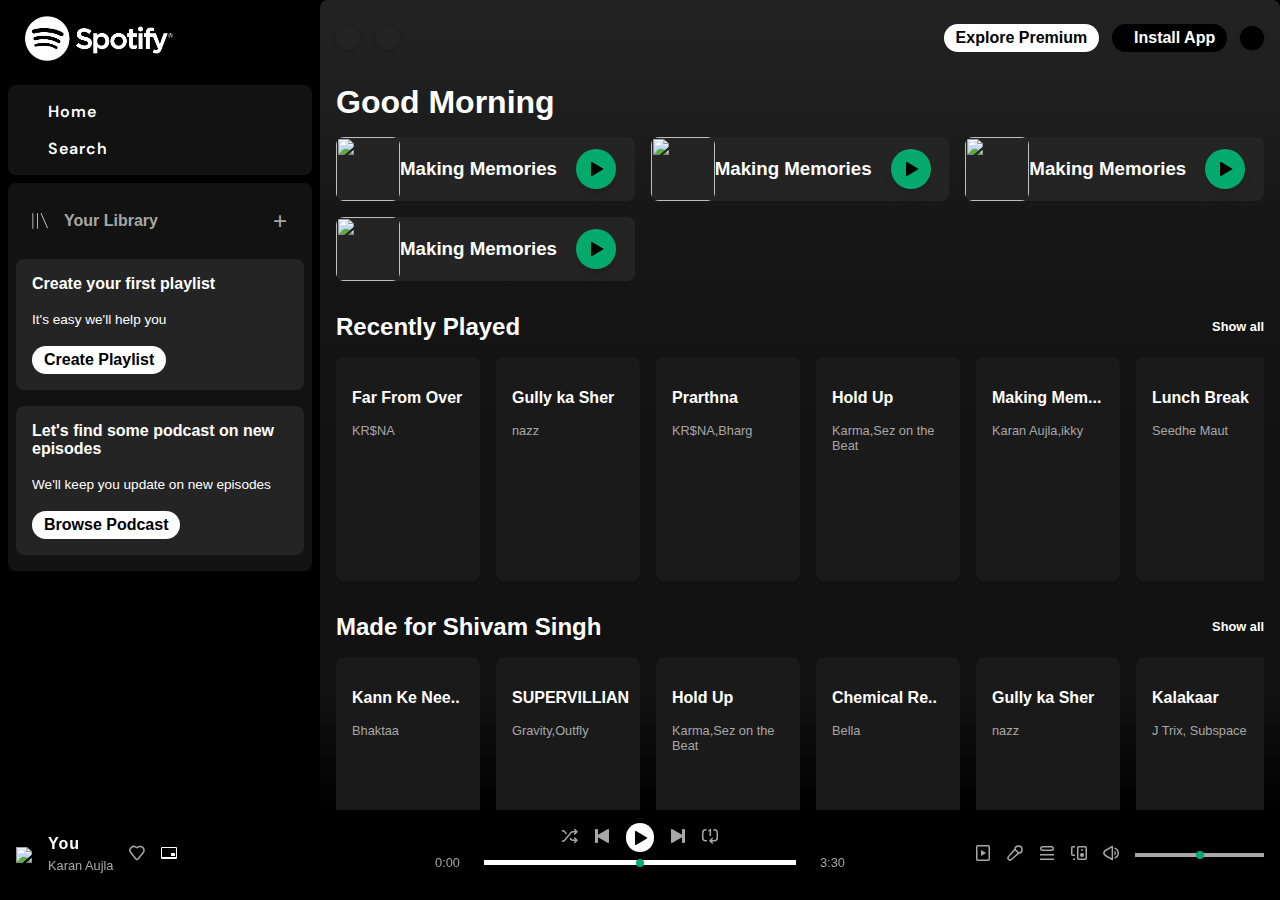
==== commit c4e7a7f7: "responsive layout" ====
--- a/index.html
+++ b/index.html
@@ -12,7 +12,7 @@
     ></script>
   </head>
   <body>
-    <section id="spotify">
+    <section id="spotify" class="spotify">
       <div class="sidebar">
         <div class="logo-header">
           <img src="Image/spotify_logo.png" alt="logo" class="img logo" />
--- a/style.css
+++ b/style.css
@@ -61,21 +61,29 @@
 .icon {
   width: 1rem;
 }
-body {
-  background: var(--body-backgroundColor);
+body,html {
+   background: var(--body-backgroundColor);
   font-family: var(--bodyFont);
-}
-
-#spotify {
-  display:grid;
-  grid-template-columns:1fr auto;
-  justify-content:space-between;
+  height:100%;
+  display:flex;
+  flex-direction:column;
+  overflow:hidden;
+}
+
+.spotify {
+    flex:1;
+   display:flex;
+   overflow:hidden;
 }
 .hero {
   
-
-  margin-left: 22%;
-
+flex:.75;
+display:flex;
+flex-direction:column;
+
+  height: 90vh;
+  overflow-y:scroll;
+ min-width:30rem;
   height: 90vh;
 
   border-radius: var(--borderRadius);
@@ -95,18 +103,17 @@
 }
 
 .sidebar {
-  max-width: 22%;
+  flex:.25;
   min-width: 13rem;
-  /* min-width:14em; */
+  
 
   height: 90vh;
-  position: fixed;
-  left: 0;
+
   display: flex;
   flex-direction: column;
   align-items: center;
-  /* display: inline-block; */
-  overflow: scroll;
+ 
+  overflow-y: scroll;
 }
 
 .logo-header {
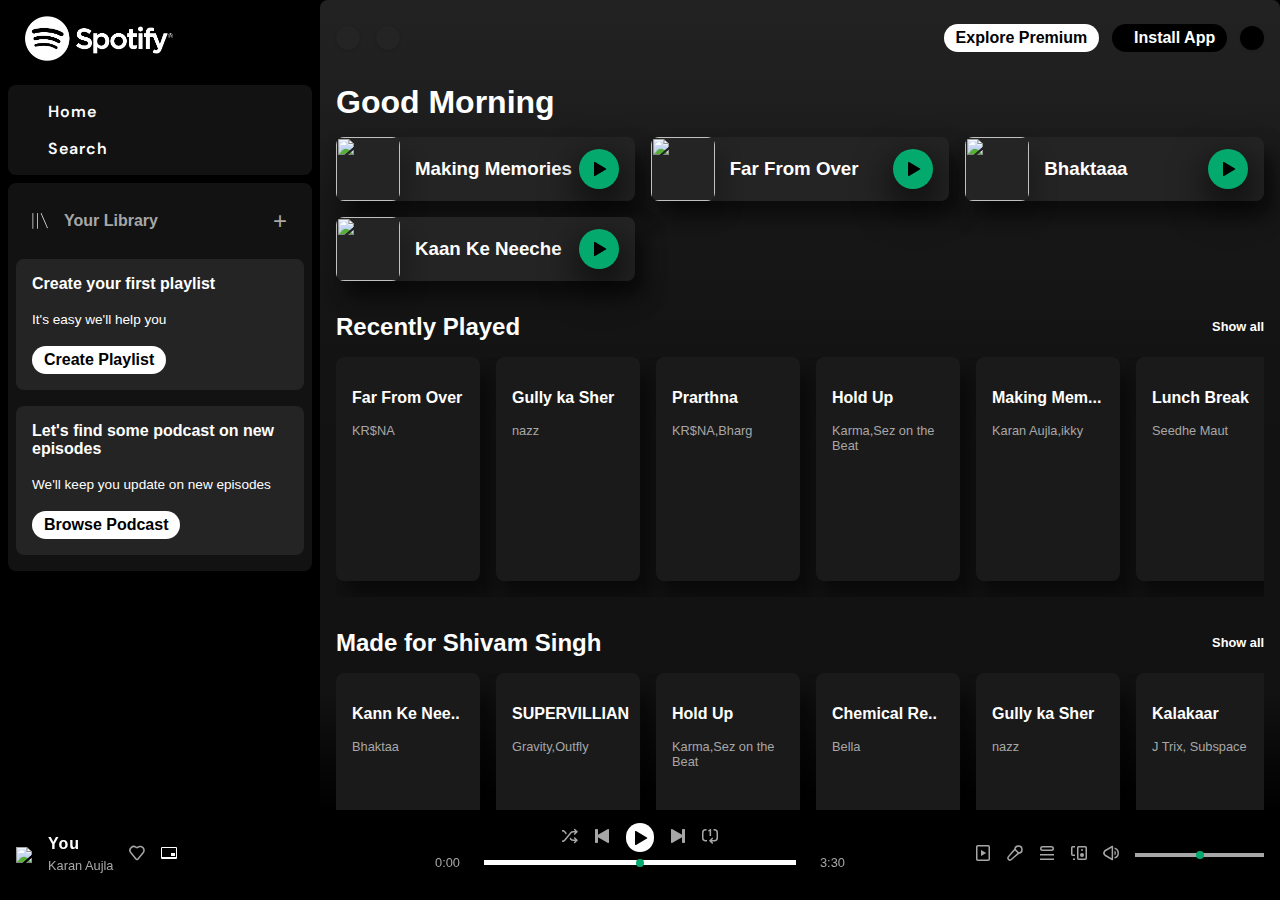
==== commit 3a83e42d: "cahnging image" ====
--- a/index.html
+++ b/index.html
@@ -24,7 +24,7 @@
               <a href="playlist.html"> <i class="fa-solid fa-house"></i>home</a>
             </li>
             <li class="link">
-              <a href=""><i class="fa-solid fa-magnifying-glass"></i> Search</a>
+              <a href="playlist.html"><i class="fa-solid fa-magnifying-glass"></i> Search</a>
             </li>
           </ul>
         </div>
@@ -62,8 +62,8 @@
             </button>
           </div>
           <div class="user-container">
-            <a href="" class="content-btn explore">Explore premium</a>
-            <a href="" class="content-btn install"
+            <a href="playlist.html" class="content-btn explore">Explore premium</a>
+            <a href="playlist.html" class="content-btn install"
               ><i class="fa-solid fa-arrow-down" style="color: #ffffff"></i
               >Install App</a
             >
@@ -99,8 +99,8 @@
                 </button>
               </div>
               <div class="first-card">
-                <img src="https://i.scdn.co/image/ab67616d0000b273bb25239324c4e16ae01fda36" alt="" class="first-card-img" />
-                <h3>Making Memories</h3>
+                <img src="https://i.scdn.co/image/ab67616d0000b273843596e5677ecc71fee1c340" alt="" class="first-card-img" />
+                <h3>Far From Over</h3>
                 <button class="first-card-btn">
                   <svg
                     fill="black"
@@ -119,8 +119,8 @@
                 </button>
               </div>
               <div class="first-card">
-                <img src="https://i.scdn.co/image/ab67616d0000b273bb25239324c4e16ae01fda36" alt="" class="first-card-img" />
-                <h3>Making Memories</h3>
+                <img src="	https://i.scdn.co/image/ab6761610000e5eb1a2c3546f7e454cb0cf90ec1" alt="" class="first-card-img" />
+                <h3>Bhaktaaa</h3>
                 <button class="first-card-btn">
                   <svg
                     fill="black"
@@ -139,8 +139,8 @@
                 </button>
               </div>
               <div class="first-card">
-                <img src="https://i.scdn.co/image/ab67616d0000b273bb25239324c4e16ae01fda36" alt="" class="first-card-img" />
-                <h3>Making Memories</h3>
+                <img src="https://i.scdn.co/image/ab67616d0000b273defc63c8c0517c687bd9982b" alt="" class="first-card-img" />
+                <h3>Kaan Ke Neeche</h3>
                 <button class="first-card-btn">
                   <svg
                     fill="black"
@@ -163,27 +163,27 @@
 
         <div class="container">
           <div class="card-header">
-            <a href=""><h2>Recently Played</h2></a>
-            <a href="" class="show-all">Show all</a>
+            <a href="playlist.html"><h2>Recently Played</h2></a>
+            <a href="playlist.html" class="show-all">Show all</a>
           </div>
           <div class="card-container">
             <div class="card">
-              <button class="play-hover-btn">
-                <svg
-                  fill="black"
-                  role="img"
-                  height="16"
-                  width="16"
-                  aria-hidden="true"
-                  viewBox="0 0 16 16"
-                  data-encore-id="icon"
-                  class="Svg-sc-ytk21e-0 haNxPq"
-                >
-                  <path
-                    d="M3 1.713a.7.7 0 0 1 1.05-.607l10.89 6.288a.7.7 0 0 1 0 1.212L4.05 14.894A.7.7 0 0 1 3 14.288V1.713z"
-                  ></path>
-                </svg>
-              </button>
+              <a href="playlist.html" class="play-hover-btn">
+                <svg
+                  fill="black"
+                  role="img"
+                  height="16"
+                  width="16"
+                  aria-hidden="true"
+                  viewBox="0 0 16 16"
+                  data-encore-id="icon"
+                  class="Svg-sc-ytk21e-0 haNxPq"
+                >
+                  <path
+                    d="M3 1.713a.7.7 0 0 1 1.05-.607l10.89 6.288a.7.7 0 0 1 0 1.212L4.05 14.894A.7.7 0 0 1 3 14.288V1.713z"
+                  ></path>
+                </svg>
+              </a>
               <img
                 src="https://i.scdn.co/image/ab67616d00001e02f0416c66a4b8f3309b6e2059"
                 alt=""
@@ -289,8 +289,8 @@
         </div>
         <div class="container">
           <div class="card-header">
-            <a href=""><h2>Made for Shivam Singh</h2></a>
-            <a href="" class="show-all">Show all</a>
+            <a href="playlist.html"><h2>Made for Shivam Singh</h2></a>
+            <a href="playlist.html" class="show-all">Show all</a>
           </div>
           <div class="card-container">
             <div class="card">
@@ -448,8 +448,103 @@
         </div>
         <div class="container">
           <div class="card-header">
-            <a href=""><h2>Top-10 Hip-Hop</h2></a>
-            <a href="" class="show-all">Show all</a>
+            <a href="playlist.html"><h2>Sound of India</h2></a>
+            <a href="playlist.html" class="show-all">Show all</a>
+          </div>
+          <div class="card-container">
+            <div class="card">
+              <button class="play-hover-btn">
+                <svg
+                  fill="black"
+                  role="img"
+                  height="16"
+                  width="16"
+                  aria-hidden="true"
+                  viewBox="0 0 16 16"
+                  data-encore-id="icon"
+                  class="Svg-sc-ytk21e-0 haNxPq"
+                >
+                  <path
+                    d="M3 1.713a.7.7 0 0 1 1.05-.607l10.89 6.288a.7.7 0 0 1 0 1.212L4.05 14.894A.7.7 0 0 1 3 14.288V1.713z"
+                  ></path>
+                </svg>
+              </button>
+              <img
+                src="	https://i.scdn.co/image/ab67706c0000da8436ea3a15c04a4b0821958ceb"
+                alt=""
+                class="card-image"
+              />
+              <h2 class="card-title">The Sound..</h2>
+              <p class="artist">song unites</p>
+            </div>
+            <div class="card">
+              <button class="play-hover-btn">
+                <svg
+                  fill="black"
+                  role="img"
+                  height="16"
+                  width="16"
+                  aria-hidden="true"
+                  viewBox="0 0 16 16"
+                  data-encore-id="icon"
+                  class="Svg-sc-ytk21e-0 haNxPq"
+                >
+                  <path
+                    d="M3 1.713a.7.7 0 0 1 1.05-.607l10.89 6.288a.7.7 0 0 1 0 1.212L4.05 14.894A.7.7 0 0 1 3 14.288V1.713z"
+                  ></path>
+                </svg>
+              </button>
+              <img
+                src="https://i.scdn.co/image/ab67706c0000da84ca51e0b1b2526295415ea0f7"
+                alt=""
+                class="card-image"
+              />
+              <h2 class="card-title">The Sound..</h2>
+              <p class="artist">song unites</p>
+            </div>
+            <div class="card">
+              <img
+                src="https://i.scdn.co/image/ab67706c0000da84fdad3548d41af616a7e8d64c"
+                alt=""
+                class="card-image"
+              />
+              <h2 class="card-title">The Sound..</h2>
+              <p class="artist">song unites</p>
+            </div>
+            <div class="card">
+              <button class="play-hover-btn">
+                <svg
+                  fill="black"
+                  role="img"
+                  height="16"
+                  width="16"
+                  aria-hidden="true"
+                  viewBox="0 0 16 16"
+                  data-encore-id="icon"
+                  class="Svg-sc-ytk21e-0 haNxPq"
+                >
+                  <path
+                    d="M3 1.713a.7.7 0 0 1 1.05-.607l10.89 6.288a.7.7 0 0 1 0 1.212L4.05 14.894A.7.7 0 0 1 3 14.288V1.713z"
+                  ></path>
+                </svg>
+              </button>
+              <img
+                src="	https://i.scdn.co/image/ab67706c0000da84d8f01d1da427744c3c74172d"
+                alt=""
+                class="card-image"
+              />
+              <h2 class="card-title">The Sound..</h2>
+              <p class="artist">song unites</p>
+            </div>
+          
+
+          
+          </div>
+        </div>
+        <div class="container">
+          <div class="card-header">
+            <a href="playlist.html"><h2>Made for Shivam Singh</h2></a>
+            <a href="playlist.html" class="show-all">Show all</a>
           </div>
           <div class="card-container">
             <div class="card">
@@ -503,6 +598,22 @@
               <p class="artist">Gravity,Outfly</p>
             </div>
             <div class="card">
+              <button class="play-hover-btn">
+                <svg
+                  fill="black"
+                  role="img"
+                  height="16"
+                  width="16"
+                  aria-hidden="true"
+                  viewBox="0 0 16 16"
+                  data-encore-id="icon"
+                  class="Svg-sc-ytk21e-0 haNxPq"
+                >
+                  <path
+                    d="M3 1.713a.7.7 0 0 1 1.05-.607l10.89 6.288a.7.7 0 0 1 0 1.212L4.05 14.894A.7.7 0 0 1 3 14.288V1.713z"
+                  ></path>
+                </svg>
+              </button>
               <img
                 src="https://i.scdn.co/image/ab67616d00001e024e6b056dbf4d0d8e2792f66f"
                 alt=""
@@ -591,8 +702,8 @@
         </div>
         <div class="container">
           <div class="card-header">
-            <a href=""><h2>Made for Shivam Singh</h2></a>
-            <a href="" class="show-all">Show all</a>
+            <a href="playlist.html"><h2>Episodes for you</h2></a>
+            <a href="playlist.html" class="show-all">Show all</a>
           </div>
           <div class="card-container">
             <div class="card">
@@ -613,145 +724,145 @@
                 </svg>
               </button>
               <img
-                src="https://i.scdn.co/image/ab67616d00001e02defc63c8c0517c687bd9982b"
-                alt=""
-                class="card-image"
-              />
-              <h2 class="card-title">Kann Ke Nee..</h2>
-              <p class="artist">Bhaktaa</p>
-            </div>
-            <div class="card">
-              <button class="play-hover-btn">
-                <svg
-                  fill="black"
-                  role="img"
-                  height="16"
-                  width="16"
-                  aria-hidden="true"
-                  viewBox="0 0 16 16"
-                  data-encore-id="icon"
-                  class="Svg-sc-ytk21e-0 haNxPq"
-                >
-                  <path
-                    d="M3 1.713a.7.7 0 0 1 1.05-.607l10.89 6.288a.7.7 0 0 1 0 1.212L4.05 14.894A.7.7 0 0 1 3 14.288V1.713z"
-                  ></path>
-                </svg>
-              </button>
-              <img
-                src="	https://i.scdn.co/image/ab67616d00001e02ee878d700bcacfa6a74cf241"
-                alt=""
-                class="card-image"
-              />
-              <h2 class="card-title">SUPERVILLIAN</h2>
-              <p class="artist">Gravity,Outfly</p>
-            </div>
-            <div class="card">
-              <button class="play-hover-btn">
-                <svg
-                  fill="black"
-                  role="img"
-                  height="16"
-                  width="16"
-                  aria-hidden="true"
-                  viewBox="0 0 16 16"
-                  data-encore-id="icon"
-                  class="Svg-sc-ytk21e-0 haNxPq"
-                >
-                  <path
-                    d="M3 1.713a.7.7 0 0 1 1.05-.607l10.89 6.288a.7.7 0 0 1 0 1.212L4.05 14.894A.7.7 0 0 1 3 14.288V1.713z"
-                  ></path>
-                </svg>
-              </button>
-              <img
-                src="https://i.scdn.co/image/ab67616d00001e024e6b056dbf4d0d8e2792f66f"
-                alt=""
-                class="card-image"
-              />
-              <h2 class="card-title">Hold Up</h2>
-              <p class="artist">Karma,Sez on the Beat</p>
-            </div>
-            <div class="card">
-              <button class="play-hover-btn">
-                <svg
-                  fill="black"
-                  role="img"
-                  height="16"
-                  width="16"
-                  aria-hidden="true"
-                  viewBox="0 0 16 16"
-                  data-encore-id="icon"
-                  class="Svg-sc-ytk21e-0 haNxPq"
-                >
-                  <path
-                    d="M3 1.713a.7.7 0 0 1 1.05-.607l10.89 6.288a.7.7 0 0 1 0 1.212L4.05 14.894A.7.7 0 0 1 3 14.288V1.713z"
-                  ></path>
-                </svg>
-              </button>
-              <img
-                src="https://i.scdn.co/image/ab67616d00001e02bfea145dbba34d40ab4caa60"
-                alt=""
-                class="card-image"
-              />
-              <h2 class="card-title">Chemical Re..</h2>
-              <p class="artist">Bella</p>
-            </div>
-            <div class="card">
-              <button class="play-hover-btn">
-                <svg
-                  fill="black"
-                  role="img"
-                  height="16"
-                  width="16"
-                  aria-hidden="true"
-                  viewBox="0 0 16 16"
-                  data-encore-id="icon"
-                  class="Svg-sc-ytk21e-0 haNxPq"
-                >
-                  <path
-                    d="M3 1.713a.7.7 0 0 1 1.05-.607l10.89 6.288a.7.7 0 0 1 0 1.212L4.05 14.894A.7.7 0 0 1 3 14.288V1.713z"
-                  ></path>
-                </svg>
-              </button>
-              <img
-                src="https://i.scdn.co/image/ab67616d00001e02fdae924ab30a9300c26ac56d"
-                alt=""
-                class="card-image"
-              />
-              <h2 class="card-title">Gully ka Sher</h2>
-              <p class="artist">nazz</p>
-            </div>
-
-            <div class="card">
-              <button class="play-hover-btn">
-                <svg
-                  fill="black"
-                  role="img"
-                  height="16"
-                  width="16"
-                  aria-hidden="true"
-                  viewBox="0 0 16 16"
-                  data-encore-id="icon"
-                  class="Svg-sc-ytk21e-0 haNxPq"
-                >
-                  <path
-                    d="M3 1.713a.7.7 0 0 1 1.05-.607l10.89 6.288a.7.7 0 0 1 0 1.212L4.05 14.894A.7.7 0 0 1 3 14.288V1.713z"
-                  ></path>
-                </svg>
-              </button>
-              <img
-                src="https://i.scdn.co/image/ab67616d00001e02ad8be5758faca40ff7eb7083"
-                alt=""
-                class="card-image"
-              />
-              <h2 class="card-title">Kalakaar</h2>
-              <p class="artist">J Trix, Subspace</p>
-            </div>
+                src="https://i.scdn.co/image/ab67656300005f1fbdd7c8b8824119b06c42ca63"
+                alt=""
+                class="card-image"
+              />
+              <h2 class="card-title">SHRIMAD BH..</h2>
+              <p class="artist">Jul 2021</p>
+            </div>
+            <div class="card">
+              <button class="play-hover-btn">
+                <svg
+                  fill="black"
+                  role="img"
+                  height="16"
+                  width="16"
+                  aria-hidden="true"
+                  viewBox="0 0 16 16"
+                  data-encore-id="icon"
+                  class="Svg-sc-ytk21e-0 haNxPq"
+                >
+                  <path
+                    d="M3 1.713a.7.7 0 0 1 1.05-.607l10.89 6.288a.7.7 0 0 1 0 1.212L4.05 14.894A.7.7 0 0 1 3 14.288V1.713z"
+                  ></path>
+                </svg>
+              </button>
+              <img
+                src="https://i.scdn.co/image/ab67656300005f1f36dbb0b2d65004488fcc322f"
+                alt=""
+                class="card-image"
+              />
+              <h2 class="card-title">MAHABHARAT..</h2>
+              <p class="artist">Jul 2021</p>
+            </div>
+            <div class="card">
+              <button class="play-hover-btn">
+                <svg
+                  fill="black"
+                  role="img"
+                  height="16"
+                  width="16"
+                  aria-hidden="true"
+                  viewBox="0 0 16 16"
+                  data-encore-id="icon"
+                  class="Svg-sc-ytk21e-0 haNxPq"
+                >
+                  <path
+                    d="M3 1.713a.7.7 0 0 1 1.05-.607l10.89 6.288a.7.7 0 0 1 0 1.212L4.05 14.894A.7.7 0 0 1 3 14.288V1.713z"
+                  ></path>
+                </svg>
+              </button>
+              <img
+                src="	https://i.scdn.co/image/ab67656300005f1ff1673ed0ad264b0914cf3f7d"
+                alt=""
+                class="card-image"
+              />
+              <h2 class="card-title">BHAGVAT GE..</h2>
+              <p class="artist">Jul 2021</p>
+            </div>
+            <div class="card">
+              <button class="play-hover-btn">
+                <svg
+                  fill="black"
+                  role="img"
+                  height="16"
+                  width="16"
+                  aria-hidden="true"
+                  viewBox="0 0 16 16"
+                  data-encore-id="icon"
+                  class="Svg-sc-ytk21e-0 haNxPq"
+                >
+                  <path
+                    d="M3 1.713a.7.7 0 0 1 1.05-.607l10.89 6.288a.7.7 0 0 1 0 1.212L4.05 14.894A.7.7 0 0 1 3 14.288V1.713z"
+                  ></path>
+                </svg>
+              </button>
+              <img
+                src="https://i.scdn.co/image/ab67656300005f1fe473fa1c42abe77c744027d1"
+                alt=""
+                class="card-image"
+              />
+              <h2 class="card-title">EKANTRIK..</h2>
+              <p class="artist">Jul 2021</p>
+            </div>
+            <div class="card">
+              <button class="play-hover-btn">
+                <svg
+                  fill="black"
+                  role="img"
+                  height="16"
+                  width="16"
+                  aria-hidden="true"
+                  viewBox="0 0 16 16"
+                  data-encore-id="icon"
+                  class="Svg-sc-ytk21e-0 haNxPq"
+                >
+                  <path
+                    d="M3 1.713a.7.7 0 0 1 1.05-.607l10.89 6.288a.7.7 0 0 1 0 1.212L4.05 14.894A.7.7 0 0 1 3 14.288V1.713z"
+                  ></path>
+                </svg>
+              </button>
+              <img
+                src="https://i.scdn.co/image/ab67656300005f1f111f682e3535560f86a8eaa3"
+                alt=""
+                class="card-image"
+              />
+              <h2 class="card-title">THE EAST IN..</h2>
+              <p class="artist">Jul 2021</p>
+            </div>
+            <div class="card">
+              <button class="play-hover-btn">
+                <svg
+                  fill="black"
+                  role="img"
+                  height="16"
+                  width="16"
+                  aria-hidden="true"
+                  viewBox="0 0 16 16"
+                  data-encore-id="icon"
+                  class="Svg-sc-ytk21e-0 haNxPq"
+                >
+                  <path
+                    d="M3 1.713a.7.7 0 0 1 1.05-.607l10.89 6.288a.7.7 0 0 1 0 1.212L4.05 14.894A.7.7 0 0 1 3 14.288V1.713z"
+                  ></path>
+                </svg>
+              </button>
+              <img
+                src="https://i.scdn.co/image/ab67656300005f1fbdd7c8b8824119b06c42ca63"
+                alt=""
+                class="card-image"
+              />
+              <h2 class="card-title">#2018 NEW..</h2>
+              <p class="artist">Jul 2021</p>
+            </div>
+          
           </div>
         </div>
         <div class="container">
           <div class="card-header">
-            <a href=""><h2>Recently Released</h2></a>
-            <a href="" class="show-all">Show all</a>
+            <a href="playlist.html"><h2>Top Featured Playlist</h2></a>
+            <a href="playlist.html" class="show-all">Show all</a>
           </div>
           <div class="card-container">
             <div class="card">
@@ -772,542 +883,163 @@
                 </svg>
               </button>
               <img
-                src="https://i.scdn.co/image/ab67616d00001e02defc63c8c0517c687bd9982b"
-                alt=""
-                class="card-image"
-              />
-              <h2 class="card-title">Kann Ke Nee..</h2>
-              <p class="artist">Bhaktaa</p>
-            </div>
-            <div class="card">
-              <button class="play-hover-btn">
-                <svg
-                  fill="black"
-                  role="img"
-                  height="16"
-                  width="16"
-                  aria-hidden="true"
-                  viewBox="0 0 16 16"
-                  data-encore-id="icon"
-                  class="Svg-sc-ytk21e-0 haNxPq"
-                >
-                  <path
-                    d="M3 1.713a.7.7 0 0 1 1.05-.607l10.89 6.288a.7.7 0 0 1 0 1.212L4.05 14.894A.7.7 0 0 1 3 14.288V1.713z"
-                  ></path>
-                </svg>
-              </button>
-              <img
-                src="	https://i.scdn.co/image/ab67616d00001e02ee878d700bcacfa6a74cf241"
-                alt=""
-                class="card-image"
-              />
-              <h2 class="card-title">SUPERVILLIAN</h2>
-              <p class="artist">Gravity,Outfly</p>
-            </div>
-            <div class="card">
-              <button class="play-hover-btn">
-                <svg
-                  fill="black"
-                  role="img"
-                  height="16"
-                  width="16"
-                  aria-hidden="true"
-                  viewBox="0 0 16 16"
-                  data-encore-id="icon"
-                  class="Svg-sc-ytk21e-0 haNxPq"
-                >
-                  <path
-                    d="M3 1.713a.7.7 0 0 1 1.05-.607l10.89 6.288a.7.7 0 0 1 0 1.212L4.05 14.894A.7.7 0 0 1 3 14.288V1.713z"
-                  ></path>
-                </svg>
-              </button>
-              <img
-                src="https://i.scdn.co/image/ab67616d00001e024e6b056dbf4d0d8e2792f66f"
-                alt=""
-                class="card-image"
-              />
-              <h2 class="card-title">Hold Up</h2>
-              <p class="artist">Karma,Sez on the Beat</p>
-            </div>
-            <div class="card">
-              <button class="play-hover-btn">
-                <svg
-                  fill="black"
-                  role="img"
-                  height="16"
-                  width="16"
-                  aria-hidden="true"
-                  viewBox="0 0 16 16"
-                  data-encore-id="icon"
-                  class="Svg-sc-ytk21e-0 haNxPq"
-                >
-                  <path
-                    d="M3 1.713a.7.7 0 0 1 1.05-.607l10.89 6.288a.7.7 0 0 1 0 1.212L4.05 14.894A.7.7 0 0 1 3 14.288V1.713z"
-                  ></path>
-                </svg>
-              </button>
-              <img
-                src="https://i.scdn.co/image/ab67616d00001e02bfea145dbba34d40ab4caa60"
-                alt=""
-                class="card-image"
-              />
-              <h2 class="card-title">Chemical Re..</h2>
-              <p class="artist">Bella</p>
-            </div>
-            <div class="card">
-              <button class="play-hover-btn">
-                <svg
-                  fill="black"
-                  role="img"
-                  height="16"
-                  width="16"
-                  aria-hidden="true"
-                  viewBox="0 0 16 16"
-                  data-encore-id="icon"
-                  class="Svg-sc-ytk21e-0 haNxPq"
-                >
-                  <path
-                    d="M3 1.713a.7.7 0 0 1 1.05-.607l10.89 6.288a.7.7 0 0 1 0 1.212L4.05 14.894A.7.7 0 0 1 3 14.288V1.713z"
-                  ></path>
-                </svg>
-              </button>
-              <img
-                src="https://i.scdn.co/image/ab67616d00001e02fdae924ab30a9300c26ac56d"
-                alt=""
-                class="card-image"
-              />
-              <h2 class="card-title">Gully ka Sher</h2>
-              <p class="artist">nazz</p>
-            </div>
-
-            <div class="card">
-              <button class="play-hover-btn">
-                <svg
-                  fill="black"
-                  role="img"
-                  height="16"
-                  width="16"
-                  aria-hidden="true"
-                  viewBox="0 0 16 16"
-                  data-encore-id="icon"
-                  class="Svg-sc-ytk21e-0 haNxPq"
-                >
-                  <path
-                    d="M3 1.713a.7.7 0 0 1 1.05-.607l10.89 6.288a.7.7 0 0 1 0 1.212L4.05 14.894A.7.7 0 0 1 3 14.288V1.713z"
-                  ></path>
-                </svg>
-              </button>
-              <img
-                src="https://i.scdn.co/image/ab67616d00001e02ad8be5758faca40ff7eb7083"
-                alt=""
-                class="card-image"
-              />
-              <h2 class="card-title">Kalakaar</h2>
-              <p class="artist">J Trix, Subspace</p>
-            </div>
-          </div>
-        </div>
-        <div class="container">
-          <div class="card-header">
-            <a href=""><h2>Most Popular</h2></a>
-            <a href="" class="show-all">Show all</a>
-          </div>
-          <div class="card-container">
-            <div class="card">
-              <button class="play-hover-btn">
-                <svg
-                  fill="black"
-                  role="img"
-                  height="16"
-                  width="16"
-                  aria-hidden="true"
-                  viewBox="0 0 16 16"
-                  data-encore-id="icon"
-                  class="Svg-sc-ytk21e-0 haNxPq"
-                >
-                  <path
-                    d="M3 1.713a.7.7 0 0 1 1.05-.607l10.89 6.288a.7.7 0 0 1 0 1.212L4.05 14.894A.7.7 0 0 1 3 14.288V1.713z"
-                  ></path>
-                </svg>
-              </button>
-              <img
-                src="https://i.scdn.co/image/ab67616d00001e02defc63c8c0517c687bd9982b"
-                alt=""
-                class="card-image"
-              />
-              <h2 class="card-title">Kann Ke Nee..</h2>
-              <p class="artist">Bhaktaa</p>
-            </div>
-            <div class="card">
-              <button class="play-hover-btn">
-                <svg
-                  fill="black"
-                  role="img"
-                  height="16"
-                  width="16"
-                  aria-hidden="true"
-                  viewBox="0 0 16 16"
-                  data-encore-id="icon"
-                  class="Svg-sc-ytk21e-0 haNxPq"
-                >
-                  <path
-                    d="M3 1.713a.7.7 0 0 1 1.05-.607l10.89 6.288a.7.7 0 0 1 0 1.212L4.05 14.894A.7.7 0 0 1 3 14.288V1.713z"
-                  ></path>
-                </svg>
-              </button>
-              <img
-                src="	https://i.scdn.co/image/ab67616d00001e02ee878d700bcacfa6a74cf241"
-                alt=""
-                class="card-image"
-              />
-              <h2 class="card-title">SUPERVILLIAN</h2>
-              <p class="artist">Gravity,Outfly</p>
-            </div>
-            <div class="card">
-              <button class="play-hover-btn">
-                <svg
-                  fill="black"
-                  role="img"
-                  height="16"
-                  width="16"
-                  aria-hidden="true"
-                  viewBox="0 0 16 16"
-                  data-encore-id="icon"
-                  class="Svg-sc-ytk21e-0 haNxPq"
-                >
-                  <path
-                    d="M3 1.713a.7.7 0 0 1 1.05-.607l10.89 6.288a.7.7 0 0 1 0 1.212L4.05 14.894A.7.7 0 0 1 3 14.288V1.713z"
-                  ></path>
-                </svg>
-              </button>
-              <img
-                src="https://i.scdn.co/image/ab67616d00001e024e6b056dbf4d0d8e2792f66f"
-                alt=""
-                class="card-image"
-              />
-              <h2 class="card-title">Hold Up</h2>
-              <p class="artist">Karma,Sez on the Beat</p>
-            </div>
-            <div class="card">
-              <button class="play-hover-btn">
-                <svg
-                  fill="black"
-                  role="img"
-                  height="16"
-                  width="16"
-                  aria-hidden="true"
-                  viewBox="0 0 16 16"
-                  data-encore-id="icon"
-                  class="Svg-sc-ytk21e-0 haNxPq"
-                >
-                  <path
-                    d="M3 1.713a.7.7 0 0 1 1.05-.607l10.89 6.288a.7.7 0 0 1 0 1.212L4.05 14.894A.7.7 0 0 1 3 14.288V1.713z"
-                  ></path>
-                </svg>
-              </button>
-              <img
-                src="https://i.scdn.co/image/ab67616d00001e02bfea145dbba34d40ab4caa60"
-                alt=""
-                class="card-image"
-              />
-              <h2 class="card-title">Chemical Re..</h2>
-              <p class="artist">Bella</p>
-            </div>
-            <div class="card">
-              <button class="play-hover-btn">
-                <svg
-                  fill="black"
-                  role="img"
-                  height="16"
-                  width="16"
-                  aria-hidden="true"
-                  viewBox="0 0 16 16"
-                  data-encore-id="icon"
-                  class="Svg-sc-ytk21e-0 haNxPq"
-                >
-                  <path
-                    d="M3 1.713a.7.7 0 0 1 1.05-.607l10.89 6.288a.7.7 0 0 1 0 1.212L4.05 14.894A.7.7 0 0 1 3 14.288V1.713z"
-                  ></path>
-                </svg>
-              </button>
-              <img
-                src="https://i.scdn.co/image/ab67616d00001e02fdae924ab30a9300c26ac56d"
-                alt=""
-                class="card-image"
-              />
-              <h2 class="card-title">Gully ka Sher</h2>
-              <p class="artist">nazz</p>
-            </div>
-
-            <div class="card">
-              <button class="play-hover-btn">
-                <svg
-                  fill="black"
-                  role="img"
-                  height="16"
-                  width="16"
-                  aria-hidden="true"
-                  viewBox="0 0 16 16"
-                  data-encore-id="icon"
-                  class="Svg-sc-ytk21e-0 haNxPq"
-                >
-                  <path
-                    d="M3 1.713a.7.7 0 0 1 1.05-.607l10.89 6.288a.7.7 0 0 1 0 1.212L4.05 14.894A.7.7 0 0 1 3 14.288V1.713z"
-                  ></path>
-                </svg>
-              </button>
-              <img
-                src="https://i.scdn.co/image/ab67616d00001e02ad8be5758faca40ff7eb7083"
-                alt=""
-                class="card-image"
-              />
-              <h2 class="card-title">Kalakaar</h2>
-              <p class="artist">J Trix, Subspace</p>
-            </div>
-          </div>
-        </div>
-        <div class="container">
-          <div class="card-header">
-            <a href=""><h2>Made for Shivam Singh</h2></a>
-            <a href="" class="show-all">Show all</a>
-          </div>
-          <div class="card-container">
-            <div class="card">
-              <button class="play-hover-btn">
-                <svg
-                  fill="black"
-                  role="img"
-                  height="16"
-                  width="16"
-                  aria-hidden="true"
-                  viewBox="0 0 16 16"
-                  data-encore-id="icon"
-                  class="Svg-sc-ytk21e-0 haNxPq"
-                >
-                  <path
-                    d="M3 1.713a.7.7 0 0 1 1.05-.607l10.89 6.288a.7.7 0 0 1 0 1.212L4.05 14.894A.7.7 0 0 1 3 14.288V1.713z"
-                  ></path>
-                </svg>
-              </button>
-              <img
-                src="https://i.scdn.co/image/ab67616d00001e02defc63c8c0517c687bd9982b"
-                alt=""
-                class="card-image"
-              />
-              <h2 class="card-title">Kann Ke Nee..</h2>
-              <p class="artist">Bhaktaa</p>
-            </div>
-            <div class="card">
-              <button class="play-hover-btn">
-                <svg
-                  fill="black"
-                  role="img"
-                  height="16"
-                  width="16"
-                  aria-hidden="true"
-                  viewBox="0 0 16 16"
-                  data-encore-id="icon"
-                  class="Svg-sc-ytk21e-0 haNxPq"
-                >
-                  <path
-                    d="M3 1.713a.7.7 0 0 1 1.05-.607l10.89 6.288a.7.7 0 0 1 0 1.212L4.05 14.894A.7.7 0 0 1 3 14.288V1.713z"
-                  ></path>
-                </svg>
-              </button>
-              <img
-                src="	https://i.scdn.co/image/ab67616d00001e02ee878d700bcacfa6a74cf241"
-                alt=""
-                class="card-image"
-              />
-              <h2 class="card-title">SUPERVILLIAN</h2>
-              <p class="artist">Gravity,Outfly</p>
-            </div>
-            <div class="card">
-              <button class="play-hover-btn">
-                <svg
-                  fill="black"
-                  role="img"
-                  height="16"
-                  width="16"
-                  aria-hidden="true"
-                  viewBox="0 0 16 16"
-                  data-encore-id="icon"
-                  class="Svg-sc-ytk21e-0 haNxPq"
-                >
-                  <path
-                    d="M3 1.713a.7.7 0 0 1 1.05-.607l10.89 6.288a.7.7 0 0 1 0 1.212L4.05 14.894A.7.7 0 0 1 3 14.288V1.713z"
-                  ></path>
-                </svg>
-              </button>
-              <img
-                src="https://i.scdn.co/image/ab67616d00001e024e6b056dbf4d0d8e2792f66f"
-                alt=""
-                class="card-image"
-              />
-              <h2 class="card-title">Hold Up</h2>
-              <p class="artist">Karma,Sez on the Beat</p>
-            </div>
-            <div class="card">
-              <button class="play-hover-btn">
-                <svg
-                  fill="black"
-                  role="img"
-                  height="16"
-                  width="16"
-                  aria-hidden="true"
-                  viewBox="0 0 16 16"
-                  data-encore-id="icon"
-                  class="Svg-sc-ytk21e-0 haNxPq"
-                >
-                  <path
-                    d="M3 1.713a.7.7 0 0 1 1.05-.607l10.89 6.288a.7.7 0 0 1 0 1.212L4.05 14.894A.7.7 0 0 1 3 14.288V1.713z"
-                  ></path>
-                </svg>
-              </button>
-              <img
-                src="https://i.scdn.co/image/ab67616d00001e02bfea145dbba34d40ab4caa60"
-                alt=""
-                class="card-image"
-              />
-              <h2 class="card-title">Chemical Re..</h2>
-              <p class="artist">Bella</p>
-            </div>
-            <div class="card">
-              <button class="play-hover-btn">
-                <svg
-                  fill="black"
-                  role="img"
-                  height="16"
-                  width="16"
-                  aria-hidden="true"
-                  viewBox="0 0 16 16"
-                  data-encore-id="icon"
-                  class="Svg-sc-ytk21e-0 haNxPq"
-                >
-                  <path
-                    d="M3 1.713a.7.7 0 0 1 1.05-.607l10.89 6.288a.7.7 0 0 1 0 1.212L4.05 14.894A.7.7 0 0 1 3 14.288V1.713z"
-                  ></path>
-                </svg>
-              </button>
-              <img
-                src="https://i.scdn.co/image/ab67616d00001e02fdae924ab30a9300c26ac56d"
-                alt=""
-                class="card-image"
-              />
-              <h2 class="card-title">Gully ka Sher</h2>
-              <p class="artist">nazz</p>
-            </div>
-
-            <div class="card">
-              <button class="play-hover-btn">
-                <svg
-                  fill="black"
-                  role="img"
-                  height="16"
-                  width="16"
-                  aria-hidden="true"
-                  viewBox="0 0 16 16"
-                  data-encore-id="icon"
-                  class="Svg-sc-ytk21e-0 haNxPq"
-                >
-                  <path
-                    d="M3 1.713a.7.7 0 0 1 1.05-.607l10.89 6.288a.7.7 0 0 1 0 1.212L4.05 14.894A.7.7 0 0 1 3 14.288V1.713z"
-                  ></path>
-                </svg>
-              </button>
-              <img
-                src="https://i.scdn.co/image/ab67616d00001e02ad8be5758faca40ff7eb7083"
-                alt=""
-                class="card-image"
-              />
-              <h2 class="card-title">Kalakaar</h2>
-              <p class="artist">J Trix, Subspace</p>
-            </div>
-          </div>
-        </div>
-        <div class="container">
-          <div class="card-header">
-            <a href=""><h2>Made for Shivam Singh</h2></a>
-            <a href="" class="show-all">Show all</a>
-          </div>
-          <div class="card-container">
-            <div class="card">
-              <img
-                src="https://i.scdn.co/image/ab67616d00001e02defc63c8c0517c687bd9982b"
-                alt=""
-                class="card-image"
-              />
-              <h2 class="card-title">Kann Ke Nee..</h2>
-              <p class="artist">Bhaktaa</p>
-            </div>
-            <div class="card">
-              <img
-                src="	https://i.scdn.co/image/ab67616d00001e02ee878d700bcacfa6a74cf241"
-                alt=""
-                class="card-image"
-              />
-              <h2 class="card-title">SUPERVILLIAN</h2>
-              <p class="artist">Gravity,Outfly</p>
-            </div>
-            <div class="card">
-              <img
-                src="https://i.scdn.co/image/ab67616d00001e024e6b056dbf4d0d8e2792f66f"
-                alt=""
-                class="card-image"
-              />
-              <h2 class="card-title">Hold Up</h2>
-              <p class="artist">Karma,Sez on the Beat</p>
-            </div>
-            <div class="card">
-              <img
-                src="https://i.scdn.co/image/ab67616d00001e02bfea145dbba34d40ab4caa60"
-                alt=""
-                class="card-image"
-              />
-              <h2 class="card-title">Chemical Re..</h2>
-              <p class="artist">Bella</p>
-            </div>
-            <div class="card">
-              <img
-                src="https://i.scdn.co/image/ab67616d00001e02fdae924ab30a9300c26ac56d"
-                alt=""
-                class="card-image"
-              />
-              <h2 class="card-title">Gully ka Sher</h2>
-              <p class="artist">nazz</p>
-            </div>
-
-            <div class="card">
-              <img
-                src="https://i.scdn.co/image/ab67616d00001e02ad8be5758faca40ff7eb7083"
-                alt=""
-                class="card-image"
-              />
-              <h2 class="card-title">Kalakaar</h2>
-              <p class="artist">J Trix, Subspace</p>
-            </div>
-          </div>
-        </div>
+                src="https://charts-images.scdn.co/assets/locale_en/regional/weekly/region_global_default.jpg"
+                alt=""
+                class="card-image"
+              />
+              <h2 class="card-title">Top Songs-Gl..</h2>
+              <p class="artist">Weekly update</p>
+            </div>
+            <div class="card">
+              <button class="play-hover-btn">
+                <svg
+                  fill="black"
+                  role="img"
+                  height="16"
+                  width="16"
+                  aria-hidden="true"
+                  viewBox="0 0 16 16"
+                  data-encore-id="icon"
+                  class="Svg-sc-ytk21e-0 haNxPq"
+                >
+                  <path
+                    d="M3 1.713a.7.7 0 0 1 1.05-.607l10.89 6.288a.7.7 0 0 1 0 1.212L4.05 14.894A.7.7 0 0 1 3 14.288V1.713z"
+                  ></path>
+                </svg>
+              </button>
+              <img
+                src="	https://charts-images.scdn.co/assets/locale_en/regional/weekly/region_in_default.jpg"
+                alt=""
+                class="card-image"
+              />
+              <h2 class="card-title">Top Songs In..</h2>
+              <p class="artist">Weekly updates</p>
+            </div>
+            <div class="card">
+              <button class="play-hover-btn">
+                <svg
+                  fill="black"
+                  role="img"
+                  height="16"
+                  width="16"
+                  aria-hidden="true"
+                  viewBox="0 0 16 16"
+                  data-encore-id="icon"
+                  class="Svg-sc-ytk21e-0 haNxPq"
+                >
+                  <path
+                    d="M3 1.713a.7.7 0 0 1 1.05-.607l10.89 6.288a.7.7 0 0 1 0 1.212L4.05 14.894A.7.7 0 0 1 3 14.288V1.713z"
+                  ></path>
+                </svg>
+              </button>
+              <img
+                src="https://charts-images.scdn.co/assets/locale_en/regional/daily/region_global_default.jpg"
+                alt=""
+                class="card-image"
+              />
+              <h2 class="card-title">Top-50-GL..</h2>
+              <p class="artist">Weekly updates</p>
+            </div>
+            <div class="card">
+              <button class="play-hover-btn">
+                <svg
+                  fill="black"
+                  role="img"
+                  height="16"
+                  width="16"
+                  aria-hidden="true"
+                  viewBox="0 0 16 16"
+                  data-encore-id="icon"
+                  class="Svg-sc-ytk21e-0 haNxPq"
+                >
+                  <path
+                    d="M3 1.713a.7.7 0 0 1 1.05-.607l10.89 6.288a.7.7 0 0 1 0 1.212L4.05 14.894A.7.7 0 0 1 3 14.288V1.713z"
+                  ></path>
+                </svg>
+              </button>
+              <img
+                src="https://charts-images.scdn.co/assets/locale_en/regional/daily/region_in_default.jpg"
+                alt=""
+                class="card-image"
+              />
+              <h2 class="card-title">Top India..</h2>
+              <p class="artist">Weekly updates</p>
+            </div>
+            <div class="card">
+              <button class="play-hover-btn">
+                <svg
+                  fill="black"
+                  role="img"
+                  height="16"
+                  width="16"
+                  aria-hidden="true"
+                  viewBox="0 0 16 16"
+                  data-encore-id="icon"
+                  class="Svg-sc-ytk21e-0 haNxPq"
+                >
+                  <path
+                    d="M3 1.713a.7.7 0 0 1 1.05-.607l10.89 6.288a.7.7 0 0 1 0 1.212L4.05 14.894A.7.7 0 0 1 3 14.288V1.713z"
+                  ></path>
+                </svg>
+              </button>
+              <img
+                src="https://charts-images.scdn.co/assets/locale_en/viral/daily/region_global_default.jpg"
+                alt=""
+                class="card-image"
+              />
+              <h2 class="card-title">Viral 50</h2>
+              <p class="artist">weekly update</p>
+            </div>
+
+            <div class="card">
+              <button class="play-hover-btn">
+                <svg
+                  fill="black"
+                  role="img"
+                  height="16"
+                  width="16"
+                  aria-hidden="true"
+                  viewBox="0 0 16 16"
+                  data-encore-id="icon"
+                  class="Svg-sc-ytk21e-0 haNxPq"
+                >
+                  <path
+                    d="M3 1.713a.7.7 0 0 1 1.05-.607l10.89 6.288a.7.7 0 0 1 0 1.212L4.05 14.894A.7.7 0 0 1 3 14.288V1.713z"
+                  ></path>
+                </svg>
+              </button>
+              <img
+                src="https://charts-images.scdn.co/assets/locale_en/viral/daily/region_in_default.jpg"
+                alt=""
+                class="card-image"
+              />
+              <h2 class="card-title">Viral-india</h2>
+              <p class="artist">Weekly updates</p>
+            </div>
+          </div>
+        </div>
+      
+      
         <footer id="footer">
           <div class="about-container">
             <div class="foot-container">
               <h3>Company</h3>
-              <a href="">About</a>
-              <a href="">Jobs</a>
-              <a href="">For the Records</a>
+              <a href="playlist.html">About</a>
+              <a href="playlist.html">Jobs</a>
+              <a href="playlist.html">For the Records</a>
             </div>
             <div class="foot-container">
               <h3>Communities</h3>
-              <a href="">For artist</a>
-              <a href="">Developer</a>
-              <a href="">Advertising</a>
-              <a href="">investors</a>
-              <a href="">Vendors</a>
+              <a href="playlist.html">For artist</a>
+              <a href="playlist.html">Developer</a>
+              <a href="playlist.html">Advertising</a>
+              <a href="playlist.html">investors</a>
+              <a href="playlist.html">Vendors</a>
             </div>
             <div class="foot-container">
-              <h3>UsefulLinks</h3>
+              <h3>Usefuplaylist.htmllLinks</h3>
               <a href="">Supports</a>
-              <a href="">Free mobile App</a>
+              <a href="playlist.html">Free mobile App</a>
             </div>
           </div>
 
@@ -1325,13 +1057,13 @@
         </footer>
         <hr />
         <div class="cookies">
-          <div class="footer-link">
+          <div class=playlist.html"footer-link">
             <a href="">Legal</a>
-            <a href="">privacy Center</a>
-            <a href="">privacy Policy</a>
-            <a href="">Cookies</a>
-            <a href="">About Ads</a>
-            <a href="">Accessibility</a>
+            <a href="playlist.html">privacy Center</a>
+            <a href="playlist.html">privacy Policy</a>
+            <a href="playlist.html">Cookies</a>
+            <a href="playlist.html">About Ads</a>
+            <a href="playlist.html">Accessibility</a>
           </div>
 
           <div class="copyright">c 2023 Spotify AB</div>
--- a/style.css
+++ b/style.css
@@ -301,9 +301,9 @@
   gap: 1rem;
   overflow: scroll;
 }
-.card-container::-webkit-scrollbar {
+/* .card-container::-webkit-scrollbar {
   display: none;
-}
+} */
 ::-webkit-scrollbar {
   display: none;
 }
@@ -318,7 +318,9 @@
   padding: 1rem;
   /* transition:var(--transition); */
   box-shadow: var(--shadow-sm);
+    box-shadow:10px 15px 20px rgba(0 ,0 ,0, .5);
   position: relative;
+  margin-bottom:1rem;
 }
 .card:hover {
   background: #242424;
@@ -332,6 +334,7 @@
 .card-title {
   color: white;
   font-size: 1rem;
+  font-weight:bold;
   margin-bottom: 1rem;
   cursor: pointer;
 }
@@ -413,6 +416,7 @@
 .player {
   height: 10vh;
   width: 100%;
+  min-width:47rem;
   position: fixed;
   bottom: 0;
   /* border:1px solid white; */
@@ -422,6 +426,7 @@
   display: grid;
   grid-template-columns: 1fr 1fr 1fr;
   color: white;
+  
 }
 .album-btn {
   display: none;
@@ -573,13 +578,23 @@
   align-items:center;
   justify-content:space-between;
   gap:1rem;
+  
 }
 @media screen and (max-width:900px) {
   .first-card-container{
      grid-template-columns:1fr 1fr;
   }
 
-  
+.card-container{
+  grid-template-columns:repeat(3, 1fr);
+}
+  .card{
+    width:9.5rem;
+  }
+.first-card h3{
+  font-size:1rem;
+}
+
 }
 
 
@@ -589,17 +604,23 @@
 border-radius:var(--borderRadius);
 background:var(--card-background);
 align-items:center;
+  box-shadow:10px 15px 20px rgba(0 ,0 ,0, .5);
 /* justify-content:space-between; */
 }
 .first-card h3{
   color:var(--text-base);
   /* margin-left:-30px; */
 
+}
+.first-card:hover{
+background:var(--container-background);
 }
 .first-card-img{
   width:4rem;
   height:4rem;
   border-radius:var(--borderRadius);
+  box-shadow:10px 15px 20px rgba(0 ,0 ,0, .2);
+  margin-right:15px;
 }
 
 .first-card-btn{
@@ -611,13 +632,32 @@
   display:flex;
   justify-content:center;
   align-items:center;
+   box-shadow:2px 15px 40px 1px black;
   
   /* opacity:0; */
    transition: transform .7s ease;
-   box-shadow:var(--shadow-lg);
+   /* box-shadow:var(--shadow-lg); */
    margin-right:1rem;
 }
 
 .first-card-btn svg{
   fill:black;
+}
+
+@media screen and (max-width:1000px) {
+  .about-container{
+    grid-template-columns:1fr;
+    justify-content:center;align-items:center;
+    gap:1rem;
+  }
+  #footer{
+    grid-template-columns:1fr;
+    align-items:center;
+    justify-content:center;
+  }
+  .link-container{
+    margin-top:1rem;
+    width:90%;
+    justify-self:end;
+  }
 }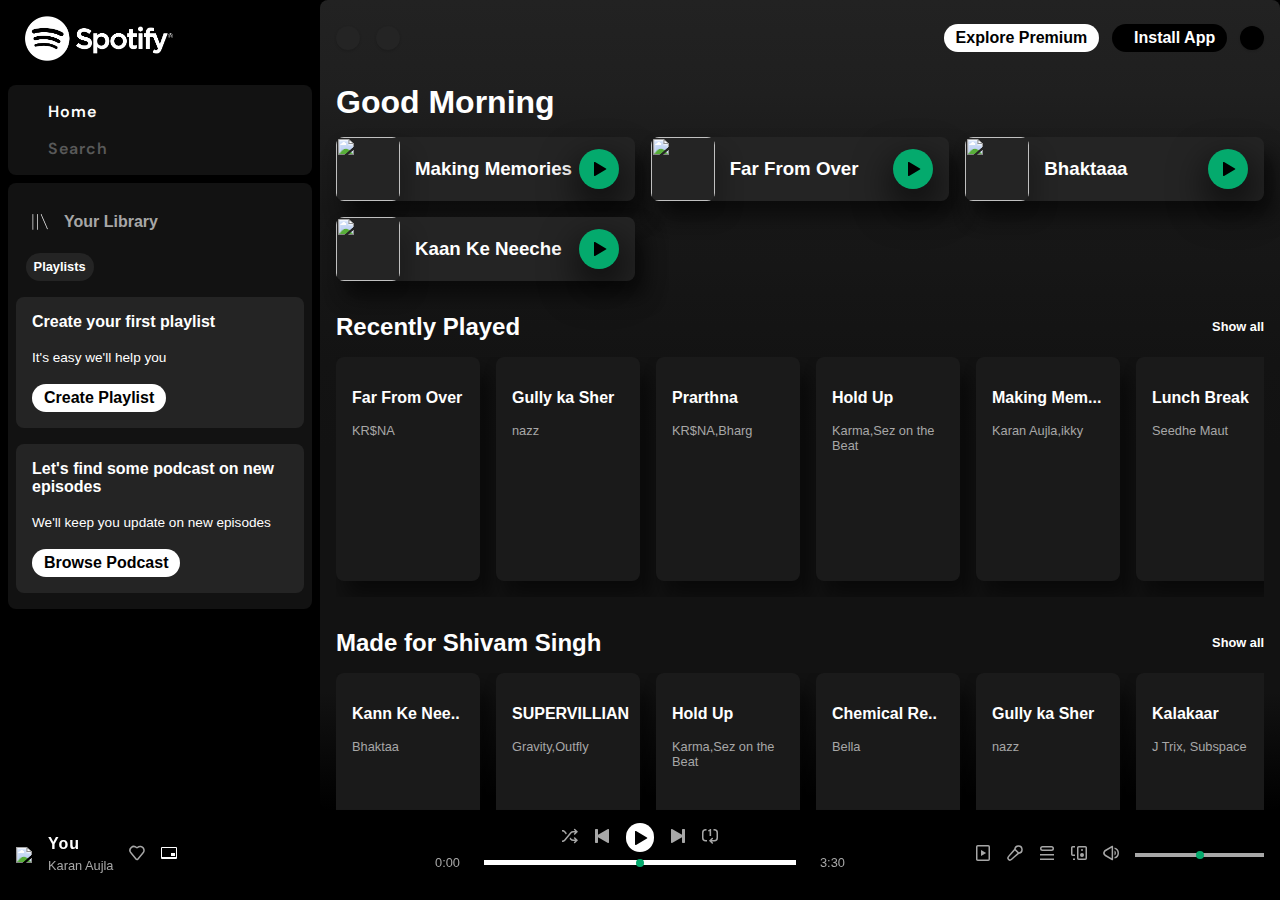
==== commit f016f572: "playlist feature changes" ====
--- a/index.html
+++ b/index.html
@@ -23,7 +23,7 @@
             <li class="link">
               <a href="playlist.html"> <i class="fa-solid fa-house"></i>home</a>
             </li>
-            <li class="link">
+            <li class="link search-link">
               <a href="playlist.html"><i class="fa-solid fa-magnifying-glass"></i> Search</a>
             </li>
           </ul>
@@ -34,7 +34,10 @@
             <button class="heading-btn">
               <span><img src="Image/library.svg" alt="" /></span>Your Library
             </button>
-            <button class="plus-btn">+</button>
+            <button class="plus-btn"><i class="fa-solid fa-plus"></i></button>
+          </div>
+            <div class="playlist-link">
+            <a href="playlist.html">Playlists</a>
           </div>
           <div class="box-content">
             <h4>Create your first playlist</h4>
@@ -1057,7 +1060,7 @@
         </footer>
         <hr />
         <div class="cookies">
-          <div class=playlist.html"footer-link">
+          <div class="footer-link">
             <a href="">Legal</a>
             <a href="playlist.html">privacy Center</a>
             <a href="playlist.html">privacy Policy</a>
--- a/style.css
+++ b/style.css
@@ -187,6 +187,9 @@
   /* letter-spacing:var(--letterSpacing);  */
   cursor: pointer;
 }
+.content-btn:hover{
+  padding:0.3rem 0.80rem;
+}
 
 .heading-btn {
   display: flex;
@@ -208,12 +211,25 @@
 .plus-btn {
   background: transparent;
   border: transparent;
-  font-size: 1.5rem;
+  font-size: 1rem;
   font-weight: 200;
   color: var(--text-subdued);
   text-transform: capitalize;
   letter-spacing: var(--letterSpacing);
   cursor: pointer;
+    padding:. 5rem;
+    width:30px;
+    height:30px;
+    border-radius:50%;
+    display:flex;
+    align-items:center;
+    justify-content:center;
+    transition:var(--transition);
+}
+.plus-btn:hover{
+  background:lightgrey;
+  padding:.3rem;
+color:black;
 }
 
 
@@ -660,4 +676,36 @@
     width:90%;
     justify-self:end;
   }
+}
+
+
+
+
+.playlist-link{
+  background:var(--card-background);
+  display:inline-block;
+  margin:.5rem 0 0rem .6rem;
+  /* margin-left:1rem; */
+  border-radius:15px;
+  display:inline-flex;
+align-items:center;
+justify-content:center;
+  padding:.4rem .5rem;
+
+}
+.playlist-link>a{
+  color:var(--text-base);
+font-size:.8rem;
+font-weight:600;
+}
+
+.playlist-link>a:hover{
+  color:var(--text-subdued);
+}
+.search-link>a{
+  color:#595959;
+  transition:var(--transition);
+}
+.search-link>a:hover{
+  color:var(--text-base);
 }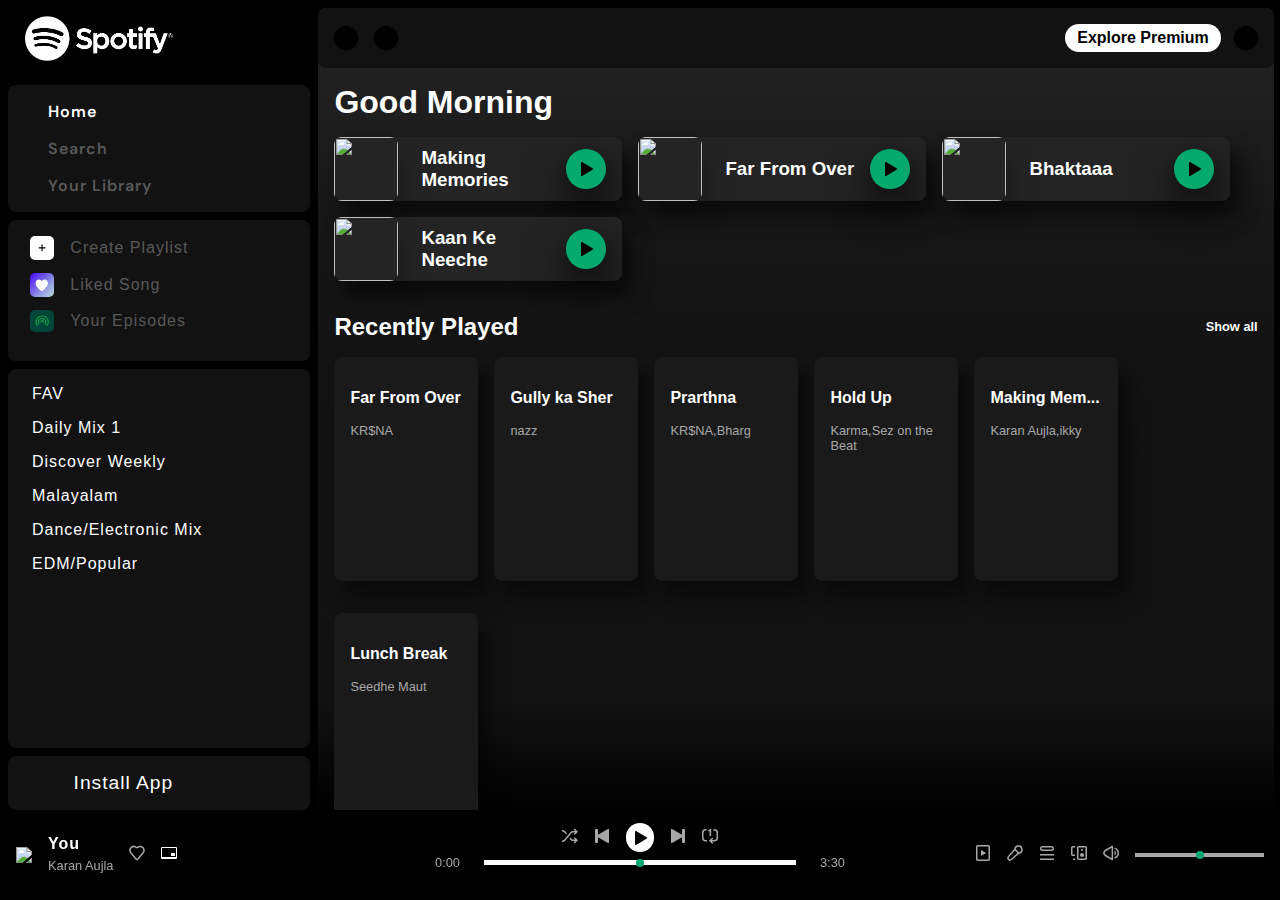
==== commit c9d3ded5: "responsive" ====
--- a/index.html
+++ b/index.html
@@ -21,34 +21,71 @@
         <div class="box">
           <ul class="links">
             <li class="link">
-              <a href="playlist.html"> <i class="fa-solid fa-house"></i>home</a>
+              <a href="playlist.html"> <i class="fa-solid fa-house fa-xl"></i>home</a>
             </li>
             <li class="link search-link">
-              <a href="playlist.html"><i class="fa-solid fa-magnifying-glass"></i> Search</a>
+              <a href="playlist.html"
+                ><i class="fa-solid fa-magnifying-glass fa-xl"></i>Search</a
+              >
+            </li>
+            <li class="link search-link">
+              <a href="playlist.html">
+                <i class="fa-solid fa-book fa-xl"></i>Your Library</a
+              >
             </li>
           </ul>
         </div>
 
         <div class="box">
-          <div class="box-header">
-            <button class="heading-btn">
-              <span><img src="Image/library.svg" alt="" /></span>Your Library
-            </button>
-            <button class="plus-btn"><i class="fa-solid fa-plus"></i></button>
-          </div>
-            <div class="playlist-link">
-            <a href="playlist.html">Playlists</a>
-          </div>
-          <div class="box-content">
-            <h4>Create your first playlist</h4>
-            <p>It's easy we'll help you</p>
-            <button class="btn content-btn">Create playlist</button>
-          </div>
-          <div class="box-content">
-            <h4>Let's find some podcast on new episodes</h4>
-            <p>We'll keep you update on new episodes</p>
-            <button class="btn content-btn">browse podcast</button>
-          </div>
+          <ul class="links-box-2">
+            <li class="link-box-2 search-link">
+              <div class="icon-container white">
+                <img src="Image/fi-ss-plus-small.svg" alt="" />
+              </div>
+
+              <a href="playlist.html">Create Playlist</a>
+            </li>
+            <li class="link-box-2 search-link">
+              <div class="icon-container voilet">
+                <img src="Image/fi-ss-heart.svg" alt="" />
+              </div>
+              <a href="playlist.html">liked song</a>
+            </li>
+            <li class="link-box-2 search-link">
+              <div class="icon-container green">
+                <img src="Image/episodes.svg" alt="" />
+              </div>
+              <a href="playlist.html">Your episodes</a>
+            </li>
+          </ul>
+        </div>
+
+        <div class="fav-container box">
+          <div class="fav-content">
+            <a href="playlist.html">FAV</a>
+          </div>
+          <div class="fav-content">
+            <a href="playlist.html">Daily Mix 1</a>
+          </div>
+          <div class="fav-content">
+            <a href="playlist.html">Discover Weekly</a>
+          </div>
+          <div class="fav-content">
+            <a href="playlist.html">Malayalam</a>
+          </div>
+          <div class="fav-content">
+            <a href="playlist.html">Dance/Electronic Mix</a>
+          </div>
+          <div class="fav-content">
+            <a href="playlist.html">EDM/Popular</a>
+          </div>
+        </div>
+        <div class=" box">
+          <button href="" class="menu">
+            <img width="24px" src="./image/install.png" alt="" />
+
+            Install App
+          </button>
         </div>
       </div>
       <!-- side bar end -->
@@ -57,20 +94,20 @@
       <div class="hero">
         <div class="navbar">
           <div class="angle-icon">
-            <button class="circle-btn btn">
+            <button class="circle-btn btn cycle-btn-black">
               <i class="fa-solid fa-angle-left"></i>
             </button>
-            <button class="circle-btn btn">
+            <button class="circle-btn btn cycle-btn-black">
               <i class="fa-solid fa-angle-right"></i>
             </button>
           </div>
           <div class="user-container">
-            <a href="playlist.html" class="content-btn explore">Explore premium</a>
-            <a href="playlist.html" class="content-btn install"
-              ><i class="fa-solid fa-arrow-down" style="color: #ffffff"></i
-              >Install App</a
+            <a href="playlist.html" class="content-btn explore"
+              >Explore premium</a
             >
+        
             <button class="circle-btn user-btn">
+              
               <i class="fa-regular fa-user"></i>
             </button>
           </div>
@@ -80,88 +117,104 @@
           <div class="first-card-header">
             <h2>Good Morning</h2>
           </div>
-            <div class="first-card-container">
-              <div class="first-card">
-                <img src="https://i.scdn.co/image/ab67616d0000b273bb25239324c4e16ae01fda36" alt="" class="first-card-img" />
-                <h3>Making Memories</h3>
-                <button class="first-card-btn">
-                  <svg
-                    fill="black"
-                    role="img"
-                    height="16"
-                    width="16"
-                    aria-hidden="true"
-                    viewBox="0 0 16 16"
-                    data-encore-id="icon"
-                    class="Svg-sc-ytk21e-0 haNxPq"
-                  >
-                    <path
-                      d="M3 1.713a.7.7 0 0 1 1.05-.607l10.89 6.288a.7.7 0 0 1 0 1.212L4.05 14.894A.7.7 0 0 1 3 14.288V1.713z"
-                    ></path>
-                  </svg>
-                </button>
-              </div>
-              <div class="first-card">
-                <img src="https://i.scdn.co/image/ab67616d0000b273843596e5677ecc71fee1c340" alt="" class="first-card-img" />
-                <h3>Far From Over</h3>
-                <button class="first-card-btn">
-                  <svg
-                    fill="black"
-                    role="img"
-                    height="16"
-                    width="16"
-                    aria-hidden="true"
-                    viewBox="0 0 16 16"
-                    data-encore-id="icon"
-                    class="Svg-sc-ytk21e-0 haNxPq"
-                  >
-                    <path
-                      d="M3 1.713a.7.7 0 0 1 1.05-.607l10.89 6.288a.7.7 0 0 1 0 1.212L4.05 14.894A.7.7 0 0 1 3 14.288V1.713z"
-                    ></path>
-                  </svg>
-                </button>
-              </div>
-              <div class="first-card">
-                <img src="	https://i.scdn.co/image/ab6761610000e5eb1a2c3546f7e454cb0cf90ec1" alt="" class="first-card-img" />
-                <h3>Bhaktaaa</h3>
-                <button class="first-card-btn">
-                  <svg
-                    fill="black"
-                    role="img"
-                    height="16"
-                    width="16"
-                    aria-hidden="true"
-                    viewBox="0 0 16 16"
-                    data-encore-id="icon"
-                    class="Svg-sc-ytk21e-0 haNxPq"
-                  >
-                    <path
-                      d="M3 1.713a.7.7 0 0 1 1.05-.607l10.89 6.288a.7.7 0 0 1 0 1.212L4.05 14.894A.7.7 0 0 1 3 14.288V1.713z"
-                    ></path>
-                  </svg>
-                </button>
-              </div>
-              <div class="first-card">
-                <img src="https://i.scdn.co/image/ab67616d0000b273defc63c8c0517c687bd9982b" alt="" class="first-card-img" />
-                <h3>Kaan Ke Neeche</h3>
-                <button class="first-card-btn">
-                  <svg
-                    fill="black"
-                    role="img"
-                    height="16"
-                    width="16"
-                    aria-hidden="true"
-                    viewBox="0 0 16 16"
-                    data-encore-id="icon"
-                    class="Svg-sc-ytk21e-0 haNxPq"
-                  >
-                    <path
-                      d="M3 1.713a.7.7 0 0 1 1.05-.607l10.89 6.288a.7.7 0 0 1 0 1.212L4.05 14.894A.7.7 0 0 1 3 14.288V1.713z"
-                    ></path>
-                  </svg>
-                </button>
-              </div>
-            </div>
+          <div class="first-card-container">
+            <div class="first-card">
+              <img
+                src="https://i.scdn.co/image/ab67616d0000b273bb25239324c4e16ae01fda36"
+                alt=""
+                class="first-card-img"
+              />
+              <h3>Making Memories</h3>
+              <button class="first-card-btn">
+                <svg
+                  fill="black"
+                  role="img"
+                  height="16"
+                  width="16"
+                  aria-hidden="true"
+                  viewBox="0 0 16 16"
+                  data-encore-id="icon"
+                  class="Svg-sc-ytk21e-0 haNxPq"
+                >
+                  <path
+                    d="M3 1.713a.7.7 0 0 1 1.05-.607l10.89 6.288a.7.7 0 0 1 0 1.212L4.05 14.894A.7.7 0 0 1 3 14.288V1.713z"
+                  ></path>
+                </svg>
+              </button>
+            </div>
+            <div class="first-card">
+              <img
+                src="https://i.scdn.co/image/ab67616d0000b273843596e5677ecc71fee1c340"
+                alt=""
+                class="first-card-img"
+              />
+              <h3>Far From Over</h3>
+              <button class="first-card-btn">
+                <svg
+                  fill="black"
+                  role="img"
+                  height="16"
+                  width="16"
+                  aria-hidden="true"
+                  viewBox="0 0 16 16"
+                  data-encore-id="icon"
+                  class="Svg-sc-ytk21e-0 haNxPq"
+                >
+                  <path
+                    d="M3 1.713a.7.7 0 0 1 1.05-.607l10.89 6.288a.7.7 0 0 1 0 1.212L4.05 14.894A.7.7 0 0 1 3 14.288V1.713z"
+                  ></path>
+                </svg>
+              </button>
+            </div>
+            <div class="first-card">
+              <img
+                src="	https://i.scdn.co/image/ab6761610000e5eb1a2c3546f7e454cb0cf90ec1"
+                alt=""
+                class="first-card-img"
+              />
+              <h3>Bhaktaaa</h3>
+              <button class="first-card-btn">
+                <svg
+                  fill="black"
+                  role="img"
+                  height="16"
+                  width="16"
+                  aria-hidden="true"
+                  viewBox="0 0 16 16"
+                  data-encore-id="icon"
+                  class="Svg-sc-ytk21e-0 haNxPq"
+                >
+                  <path
+                    d="M3 1.713a.7.7 0 0 1 1.05-.607l10.89 6.288a.7.7 0 0 1 0 1.212L4.05 14.894A.7.7 0 0 1 3 14.288V1.713z"
+                  ></path>
+                </svg>
+              </button>
+            </div>
+            <div class="first-card">
+              <img
+                src="https://i.scdn.co/image/ab67616d0000b273defc63c8c0517c687bd9982b"
+                alt=""
+                class="first-card-img"
+              />
+              <h3>Kaan Ke Neeche</h3>
+              <button class="first-card-btn">
+                <svg
+                  fill="black"
+                  role="img"
+                  height="16"
+                  width="16"
+                  aria-hidden="true"
+                  viewBox="0 0 16 16"
+                  data-encore-id="icon"
+                  class="Svg-sc-ytk21e-0 haNxPq"
+                >
+                  <path
+                    d="M3 1.713a.7.7 0 0 1 1.05-.607l10.89 6.288a.7.7 0 0 1 0 1.212L4.05 14.894A.7.7 0 0 1 3 14.288V1.713z"
+                  ></path>
+                </svg>
+              </button>
+            </div>
+          </div>
         </div>
 
         <div class="container">
@@ -539,9 +592,6 @@
               <h2 class="card-title">The Sound..</h2>
               <p class="artist">song unites</p>
             </div>
-          
-
-          
           </div>
         </div>
         <div class="container">
@@ -859,7 +909,6 @@
               <h2 class="card-title">#2018 NEW..</h2>
               <p class="artist">Jul 2021</p>
             </div>
-          
           </div>
         </div>
         <div class="container">
@@ -1021,8 +1070,7 @@
             </div>
           </div>
         </div>
-      
-      
+
         <footer id="footer">
           <div class="about-container">
             <div class="foot-container">
@@ -1040,22 +1088,22 @@
               <a href="playlist.html">Vendors</a>
             </div>
             <div class="foot-container">
-              <h3>Usefuplaylist.htmllLinks</h3>
+              <h3>Useful links</h3>
               <a href="">Supports</a>
               <a href="playlist.html">Free mobile App</a>
             </div>
           </div>
 
           <div class="link-container">
-            <button class="circle-btn btn link-btn">
+            <a href="" class="circle-btn btn link-btn">
               <i class="fa-brands fa-instagram"></i>
-            </button>
-            <button class="circle-btn btn link-btn">
+            </a>
+            <a href="" class="circle-btn btn link-btn">
+              <i class="fa-brands fa-x-twitter"></i>
+            </a>
+            <a href="" class="circle-btn btn link-btn">
               <i class="fa-brands fa-facebook"></i>
-            </button>
-            <button class="circle-btn btn link-btn">
-              <i class="fa-brands fa-x-twitter"></i>
-            </button>
+            </a>
           </div>
         </footer>
         <hr />
@@ -1212,7 +1260,7 @@
       </div>
 
       <div class="extra-fun">
-        <span>
+        <span class="responsive">
           <svg
             role="img"
             height="16"
@@ -1228,7 +1276,7 @@
             ></path>
           </svg>
         </span>
-        <span>
+        <span class="responsive">
           <svg
             role="img"
             height="16"
@@ -1243,7 +1291,7 @@
             ></path>
           </svg>
         </span>
-        <span>
+        <span class="responsive">
           <svg
             role="img"
             height="16"
@@ -1258,7 +1306,7 @@
             ></path>
           </svg>
         </span>
-        <span>
+        <span class="responsive">
           <svg
             role="presentation"
             height="16"
--- a/style.css
+++ b/style.css
@@ -82,10 +82,10 @@
 flex-direction:column;
 
   height: 90vh;
-  overflow-y:scroll;
- min-width:30rem;
+  overflow-y:auto;
+ /* min-width:30rem; */
   height: 90vh;
-
+margin-right:.4rem;
   border-radius: var(--borderRadius);
   background: linear-gradient(
     180deg,
@@ -100,6 +100,8 @@
     #121212 85.45%,
     rgba(18, 18, 18, 0) 100%
   );
+
+  margin-top:0.5rem;
 }
 
 .sidebar {
@@ -113,7 +115,7 @@
   flex-direction: column;
   align-items: center;
  
-  overflow-y: scroll;
+  overflow-y: auto;
 }
 
 .logo-header {
@@ -155,6 +157,54 @@
 .link a i {
   margin: auto 1rem;
 }
+
+.links-box-2{
+  display:flex;
+  flex-direction:column;
+  
+}
+.link-box-2{
+  display:flex;
+  align-items:center;
+  gap:1rem;
+  margin-bottom:.8rem;
+  margin-left:.9rem;
+}
+.link-box-2>a,.fav-content>a{
+color:white;
+text-transform:capitalize;
+font-weight:400;
+letter-spacing:1px;
+}
+.icon-container{
+  width:1.5rem;
+  padding:5px;
+  border-radius: 0.3125rem;
+}
+.white{
+background:white;
+}
+.voilet{
+background:linear-gradient(135deg, #4000F4 0%, #603AED 22.48%, #7C6EE6 46.93%, #979FE1 65.71%, #A2B3DE 77.68%, #ADC8DC 88.93%, #C0ECD7 100%);
+}
+.green{
+
+background: #004638;
+}
+
+.fav-container{
+ 
+  flex:1;
+  overflow-y:auto;
+
+
+}
+.fav-content{
+  margin-bottom:1rem;
+  margin-left:1rem;
+}
+
+
 
 .box-header {
   display: flex;
@@ -235,13 +285,16 @@
 
 .navbar {
   display: flex;
-  /* background:var(--container-background); */
+  background:var(--container-background);
   border-radius: var(--borderRadius);
   width: 100%;
   align-items: center;
   justify-content: space-between;
   padding: 1rem;
-  margin-top: 0.5rem;
+  /* margin-top: 0.5rem; */
+  position:sticky;
+  top:0;
+  z-index: 10;
 }
 .angle-icon {
   display: flex;
@@ -265,12 +318,20 @@
   cursor: pointer;
   box-shadow: var(--shadow-md);
 }
-
+.cycle-btn-black{
+  background:var(--body-backgroundColor);
+  
+}
+
+.cycle-btn-black:hover{
+  color:white;
+}
 .user-container {
   display: flex;
   align-items: center;
   justify-content: space-between;
   gap: 0.8rem;
+  
 }
 
 .explore {
@@ -312,10 +373,12 @@
 }
 
 .card-container {
-  display: grid;
-  grid-template-columns:repeat(6 ,1fr);
+  display:flex;
+flex-wrap:wrap;
+justify-content:flex-start;
+
   gap: 1rem;
-  overflow: scroll;
+  /* overflow: scroll; */
 }
 /* .card-container::-webkit-scrollbar {
   display: none;
@@ -395,12 +458,44 @@
   width: 2rem;
   height: 2rem;
   font-size: 1rem;
+  background:#292929;
+  color:white;
 }
 .link-btn:hover {
-  background: var(--container-background);
+  background: ;
   transition: var(--transition);
-}
-
+  background:#707070;
+}
+
+.install-box{
+    display: flex;
+   
+
+    justify-content: flex-start;
+    width: 100%;
+    padding: 1rem;
+    
+
+}
+
+.menu{
+
+  display:flex;
+  align-items:center;
+  gap:.8rem;
+  background:inherit;
+  border:transparent;
+  color:white;
+font-size:1.2rem;
+letter-spacing:1px;
+  justify-content:start;
+  margin-left:1rem;
+}
+
+.menu img{
+  width:1.8rem;
+
+}
 hr {
   margin: 2rem 1rem;
   color: var(--text-subdued);
@@ -589,10 +684,10 @@
 }
 
 .first-card-container{
-  display:grid;
-  grid-template-columns:1fr 1fr 1fr;
-  align-items:center;
-  justify-content:space-between;
+  display:flex;
+  flex-wrap:wrap;
+  
+  justify-content:flex-start;
   gap:1rem;
   
 }
@@ -615,16 +710,19 @@
 
 
 .first-card{
-display:grid;
-grid-template-columns:1fr 3fr 1fr;
+display:flex;
+justify-content:space-between;
 border-radius:var(--borderRadius);
 background:var(--card-background);
 align-items:center;
+gap:.5rem;
+width:18rem;
   box-shadow:10px 15px 20px rgba(0 ,0 ,0, .5);
 /* justify-content:space-between; */
 }
 .first-card h3{
   color:var(--text-base);
+  flex:1;
   /* margin-left:-30px; */
 
 }
@@ -708,4 +806,21 @@
 }
 .search-link>a:hover{
   color:var(--text-base);
-}+}
+
+
+/* media query */
+ @media screen and (max-width:930px) {
+  
+ }
+ @media screen and (max-width:710px) {
+  .sidebar{
+  
+  display:none;
+  
+  }
+
+  .responsive{
+    display:none;
+  }
+ }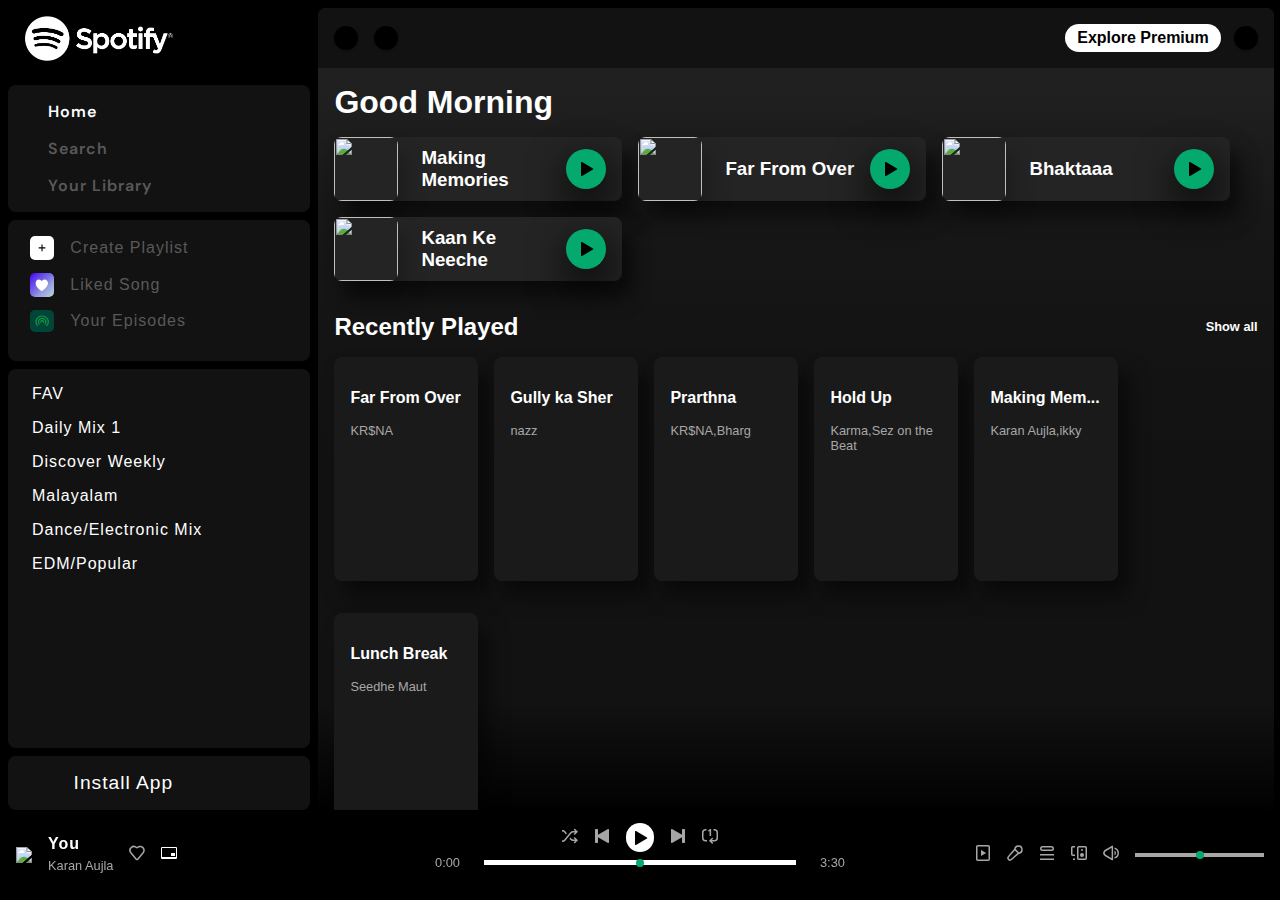
==== commit 9f96ba01: "css changes" ====
--- a/index.html
+++ b/index.html
@@ -1095,13 +1095,13 @@
           </div>
 
           <div class="link-container">
-            <a href="" class="circle-btn btn link-btn">
+            <a href="https://instagram.com/spotify" class="circle-btn btn link-btn">
               <i class="fa-brands fa-instagram"></i>
             </a>
-            <a href="" class="circle-btn btn link-btn">
+            <a href="https://twitter.com/spotify" class="circle-btn btn link-btn">
               <i class="fa-brands fa-x-twitter"></i>
             </a>
-            <a href="" class="circle-btn btn link-btn">
+            <a href="https://www.facebook.com/Spotify" class="circle-btn btn link-btn">
               <i class="fa-brands fa-facebook"></i>
             </a>
           </div>
@@ -1260,7 +1260,7 @@
       </div>
 
       <div class="extra-fun">
-        <span class="responsive">
+        <span >
           <svg
             role="img"
             height="16"
@@ -1276,7 +1276,7 @@
             ></path>
           </svg>
         </span>
-        <span class="responsive">
+        <span >
           <svg
             role="img"
             height="16"
@@ -1291,7 +1291,7 @@
             ></path>
           </svg>
         </span>
-        <span class="responsive">
+        <span >
           <svg
             role="img"
             height="16"
@@ -1306,7 +1306,7 @@
             ></path>
           </svg>
         </span>
-        <span class="responsive">
+        <span >
           <svg
             role="presentation"
             height="16"
@@ -1324,7 +1324,7 @@
             ></path>
           </svg>
         </span>
-        <span>
+        <span >
           <svg
             role="presentation"
             height="16"
@@ -1347,5 +1347,22 @@
         <input type="range" class="audio" />
       </div>
     </div>
+
+<div class="responsive-player">
+<div class="responsice-icon">
+  <i class="fa-solid fa-house fa-xl"></i>
+</div>
+<div class="responsice-icon">
+<i class="fa-solid fa-magnifying-glass fa-xl"></i>
+</div>
+<div class="responsice-icon">
+<i class="fa-solid fa-book fa-xl"></i>
+</div>
+<div class="responsice-icon">
+<i class="fa-brands fa-spotify fa-xl"></i>
+</div>
+
+</div>
+
   </body>
 </html>
--- a/style.css
+++ b/style.css
@@ -238,7 +238,7 @@
   cursor: pointer;
 }
 .content-btn:hover{
-  padding:0.3rem 0.80rem;
+  transform:scale(1.1);
 }
 
 .heading-btn {
@@ -291,6 +291,8 @@
   align-items: center;
   justify-content: space-between;
   padding: 1rem;
+    border-bottom-left-radius:0;
+  border-bottom-right-radius:0;
   /* margin-top: 0.5rem; */
   position:sticky;
   top:0;
@@ -299,6 +301,7 @@
 .angle-icon {
   display: flex;
   gap: 1rem;
+  /* cursor:not-allowed; */
 }
 .circle-btn {
   width: 1.5rem;
@@ -325,6 +328,7 @@
 
 .cycle-btn-black:hover{
   color:white;
+  cursor:not-allowed;
 }
 .user-container {
   display: flex;
@@ -512,6 +516,7 @@
 }
 .footer-link {
   display: flex;
+  /* flex-direction:column; */
   gap: 1.5rem;
 }
 .footer-link a {
@@ -527,7 +532,7 @@
 .player {
   height: 10vh;
   width: 100%;
-  min-width:47rem;
+  /* min-width:47rem; */
   position: fixed;
   bottom: 0;
   /* border:1px solid white; */
@@ -758,23 +763,7 @@
   fill:black;
 }
 
-@media screen and (max-width:1000px) {
-  .about-container{
-    grid-template-columns:1fr;
-    justify-content:center;align-items:center;
-    gap:1rem;
-  }
-  #footer{
-    grid-template-columns:1fr;
-    align-items:center;
-    justify-content:center;
-  }
-  .link-container{
-    margin-top:1rem;
-    width:90%;
-    justify-self:end;
-  }
-}
+
 
 
 
@@ -810,8 +799,27 @@
 
 
 /* media query */
- @media screen and (max-width:930px) {
-  
+ @media screen and (max-width:1030px) {
+    .first-card{
+    margin:0 auto;
+    width:90%;
+  }
+   .card-container{
+    margin:0 auto;
+    /* justify-content:center; */
+    align-items:center;
+    
+    flex-wrap: nowrap;
+    overflow:scroll;
+  }
+.footer-link{
+  flex-direction:column;
+}
+.about-container{
+  grid-template-columns:1fr;
+  gap:2rem;
+}
+
  }
  @media screen and (max-width:710px) {
   .sidebar{
@@ -819,8 +827,30 @@
   display:none;
   
   }
-
-  .responsive{
+  .player{
     display:none;
   }
- }+  .hero{
+    /* justify-content:center; */
+    margin:0 auto;
+    flex:1;
+  }
+
+ .responsive-player{
+color:white;
+display:flex;
+align-items:center;
+justify-content:space-around;
+height:10vh;
+
+ }
+.responsice-icon>i:hover{
+ color:var(--text-subdued);
+cursor:pointer;
+}
+  
+ }
+
+
+
+
